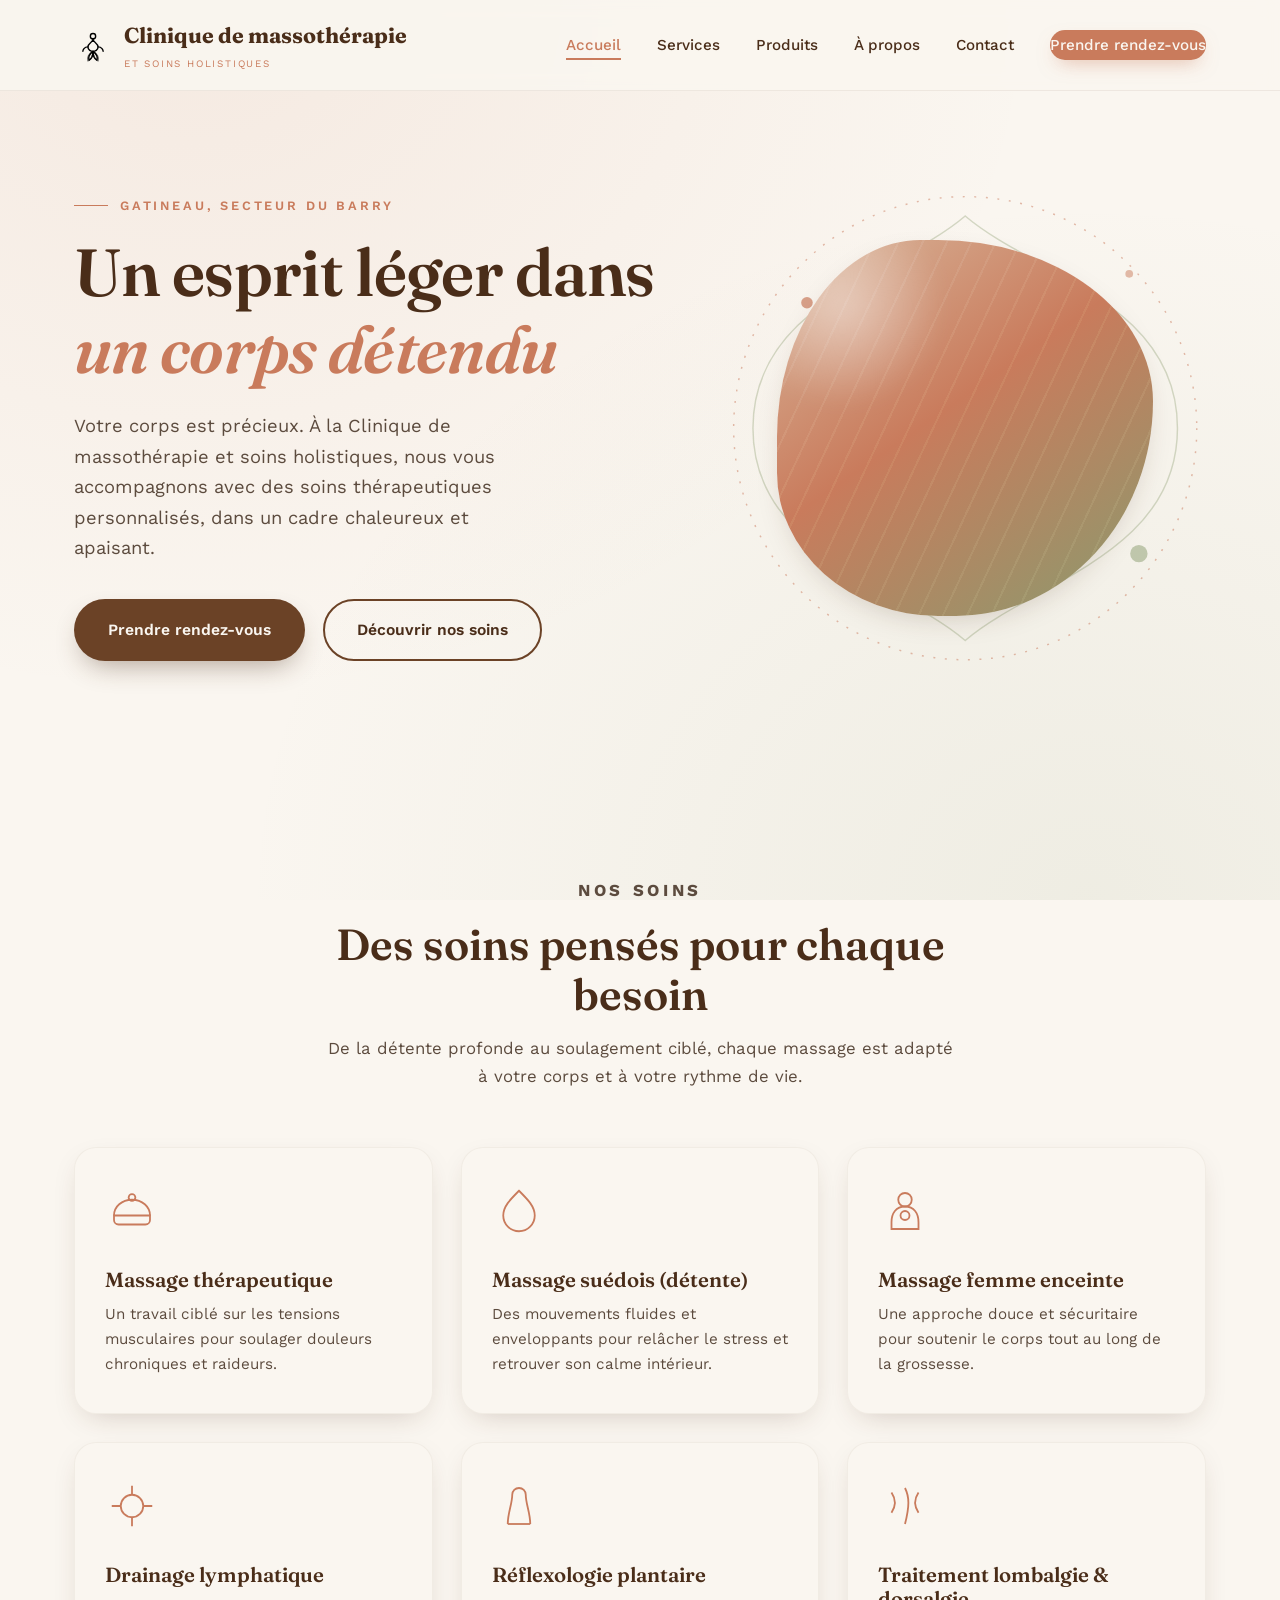
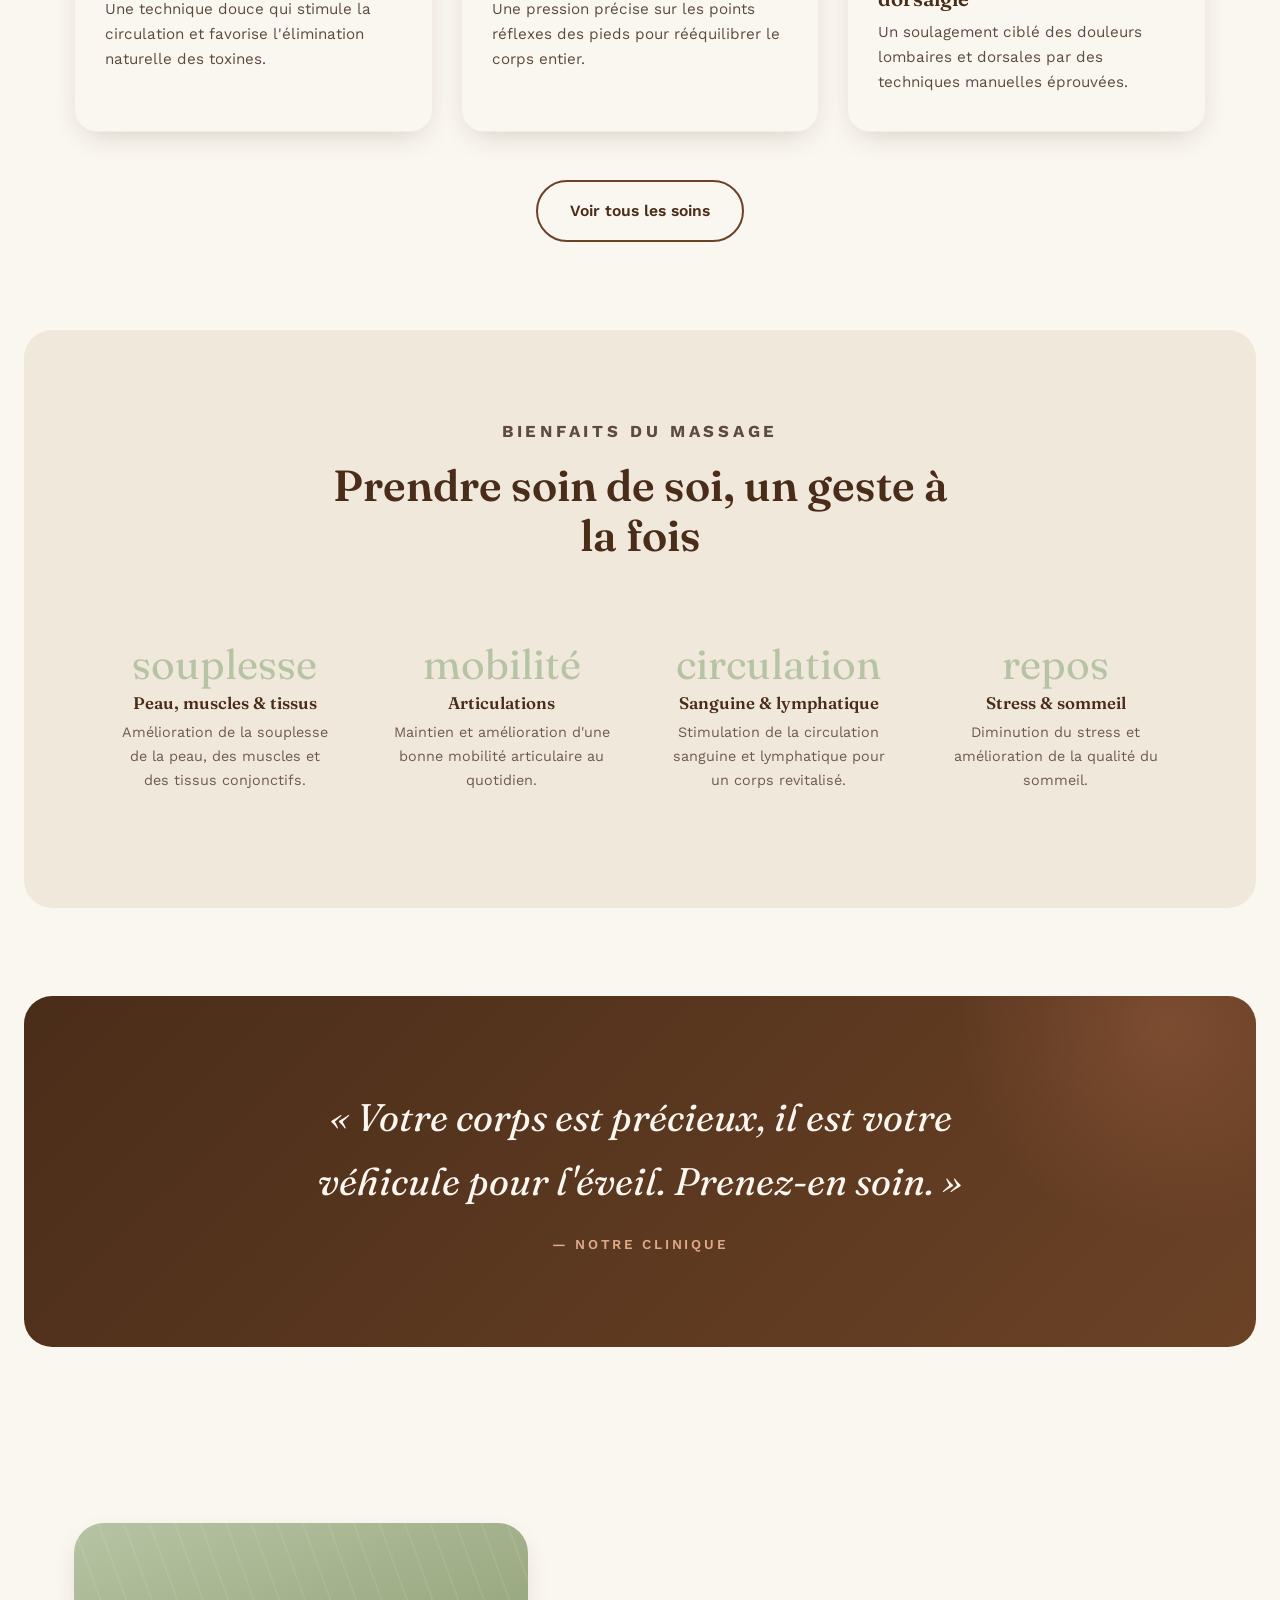
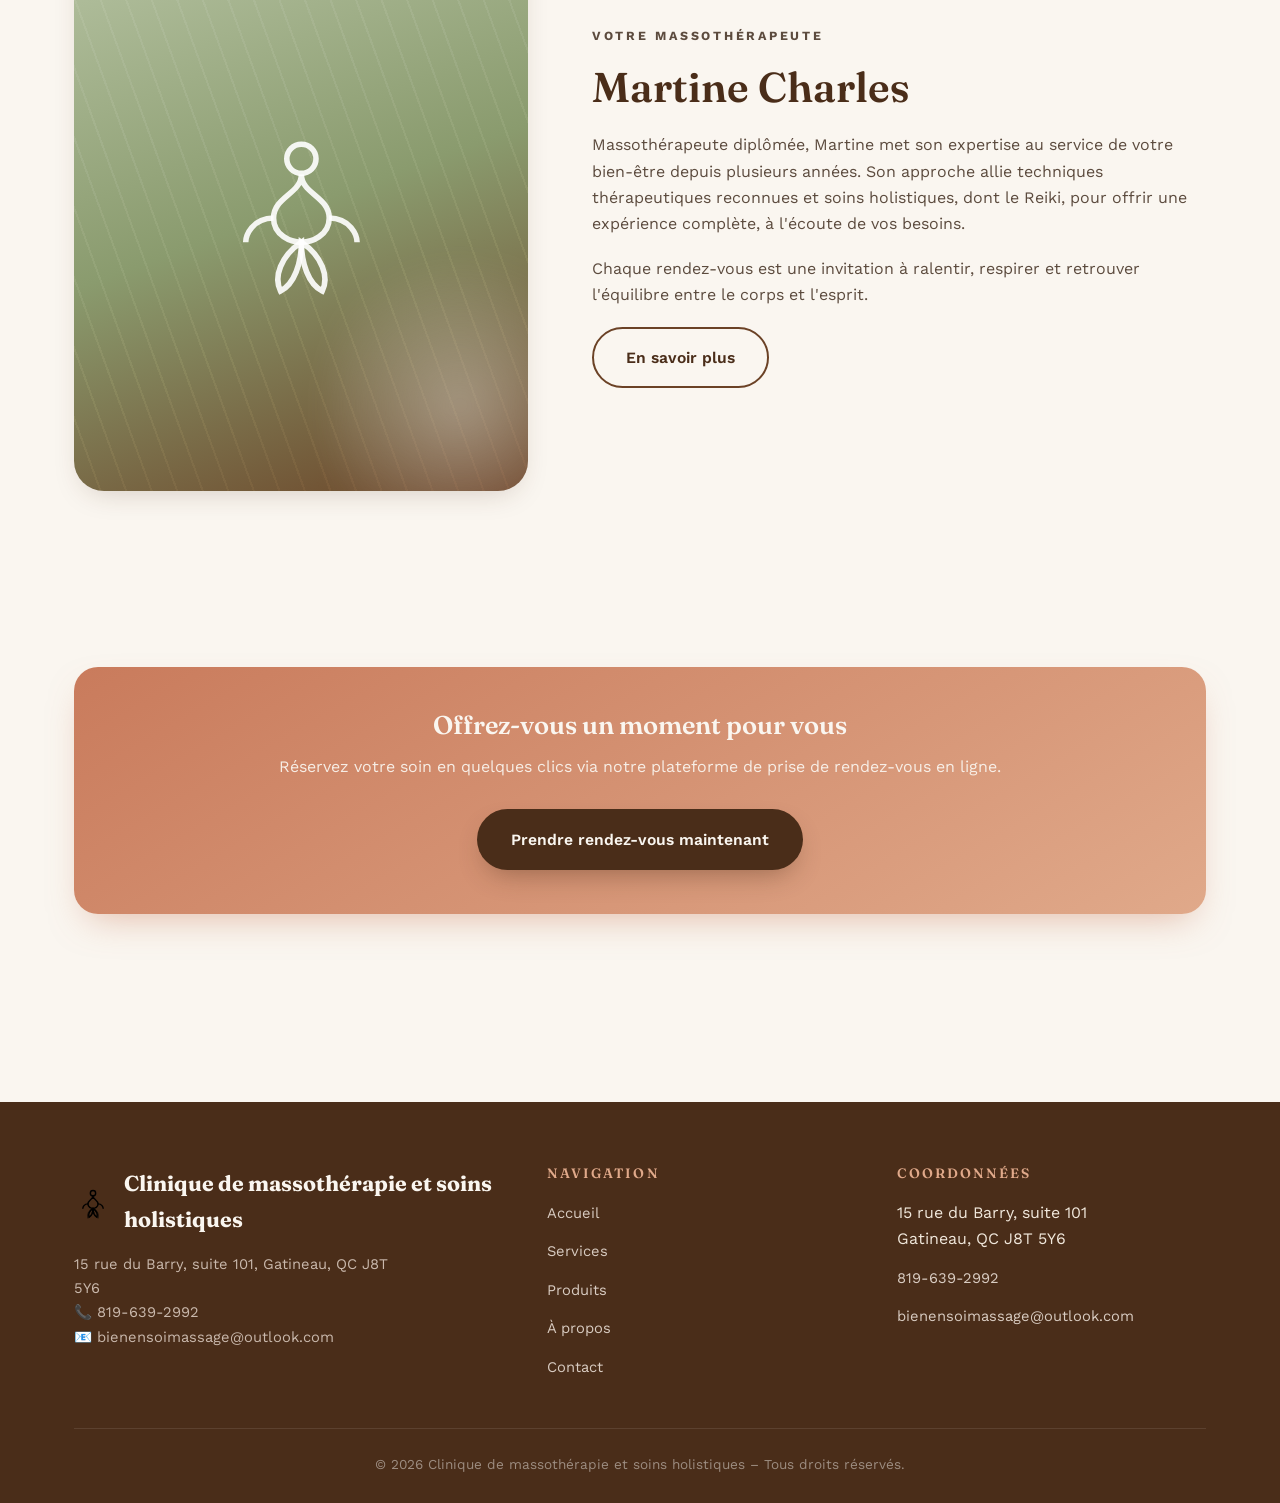
==== index.html @ 22dda8f3 "Update HTML for massage therapy clinic in Gatineau" ====
<!DOCTYPE html>
<html lang="fr">
<head>
  <meta charset="UTF-8">
  <meta name="viewport" content="width=device-width, initial-scale=1.0">
  <title>Clinique de massothérapie et soins holistiques | Gatineau</title>
  <meta name="description" content="Clinique de massothérapie et soins holistiques à Gatineau : massages thérapeutiques, suédois, drainage lymphatique, réflexologie plantaire, soins énergétiques. Sur rendez-vous.">
  <meta name="keywords" content="massothérapie Gatineau, soins holistiques, massage thérapeutique, drainage lymphatique, réflexologie plantaire">
  <link rel="canonical" href="https://abc2284.github.io/bien-en-soi-massage/">
  <meta property="og:type" content="website">
  <meta property="og:title" content="Clinique de massothérapie et soins holistiques | Gatineau">
  <meta property="og:description" content="Massages thérapeutiques et soins holistiques à Gatineau. Sur rendez-vous.">
  <meta property="og:locale" content="fr_CA">
  <link rel="icon" href="logo.svg" type="image/svg+xml">
  <link rel="preconnect" href="https://fonts.googleapis.com">
  <link rel="preconnect" href="https://fonts.gstatic.com" crossorigin>
  <link href="https://fonts.googleapis.com/css2?family=Fraunces:ital,opsz,wght@0,9..144,400;0,9..144,600;0,9..144,700;1,9..144,500&family=Work+Sans:wght@300;400;500;600;700&display=swap" rel="stylesheet">
  <link rel="stylesheet" href="style.css">
  <script type="application/ld+json">
  {
    "@context": "https://schema.org",
    "@type": "Massage",
    "name": "Clinique de massothérapie et soins holistiques",
    "image": "https://abc2284.github.io/bien-en-soi-massage/logo.svg",
    "telephone": "+1-819-639-2992",
    "email": "bienensoimassage@outlook.com",
    "address": {
      "@type": "PostalAddress",
      "streetAddress": "15 rue du Barry, suite 101",
      "addressLocality": "Gatineau",
      "addressRegion": "QC",
      "postalCode": "J8T 5Y6",
      "addressCountry": "CA"
    },
    "url": "https://abc2284.github.io/bien-en-soi-massage/",
    "priceRange": "$$"
  }
  </script>
</head>
<body>
  <div class="texture-bg" aria-hidden="true"></div>
  <a href="#main" class="skip-link">Aller au contenu principal</a>

  <header class="site-header">
    <nav class="nav container">
      <a href="index.html" class="brand">
        <img src="logo.svg" alt="" class="brand-mark" aria-hidden="true">
        <span class="brand-text">
          Clinique de massothérapie<br><small>et soins holistiques</small>
        </span>
      </a>
      <button class="nav-toggle" aria-label="Ouvrir le menu" aria-expanded="false">
        <span></span><span></span><span></span>
      </button>
      <ul class="nav-links">
        <li><a href="index.html" aria-current="page">Accueil</a></li>
        <li><a href="services.html">Services</a></li>
        <li><a href="produits.html">Produits</a></li>
        <li><a href="a-propos.html">À propos</a></li>
        <li><a href="contact.html">Contact</a></li>
        <li><a href="https://www.gorendezvous.com/BienenSoiMassage" class="nav-cta" target="_blank" rel="noopener">Prendre rendez-vous</a></li>
      </ul>
    </nav>
  </header>

  <main id="main">
    <section class="hero">
      <div class="container">
        <div class="hero-text">
          <p class="hero-eyebrow">Gatineau, secteur du Barry</p>
          <h1>Un esprit léger dans <em>un corps détendu</em></h1>
          <p class="hero-lead">
            Votre corps est précieux. À la Clinique de massothérapie et soins holistiques, nous vous accompagnons avec des soins thérapeutiques personnalisés, dans un cadre chaleureux et apaisant.
          </p>
          <div class="hero-actions">
            <a href="https://www.gorendezvous.com/BienenSoiMassage" class="btn btn-primary" target="_blank" rel="noopener">Prendre rendez-vous</a>
            <a href="services.html" class="btn btn-ghost">Découvrir nos soins</a>
          </div>
        </div>
        <div class="hero-visual">
          <div class="petal-frame" aria-hidden="true">
            <svg viewBox="0 0 500 500" fill="none" style="width:100%;height:100%;">
              <circle cx="250" cy="250" r="240" fill="none" stroke="#C97B5C" stroke-width="1.5" stroke-dasharray="2 10" opacity="0.5"/>
              <path d="M250 30 C 320 90, 470 120, 470 250 C 470 380, 320 410, 250 470 C 180 410, 30 380, 30 250 C 30 120, 180 90, 250 30 Z" fill="none" stroke="#8A9B6E" stroke-width="1.5" opacity="0.35"/>
              <circle cx="86" cy="120" r="6" fill="#C97B5C" opacity="0.7"/>
              <circle cx="430" cy="380" r="9" fill="#8A9B6E" opacity="0.5"/>
              <circle cx="420" cy="90" r="4" fill="#C97B5C" opacity="0.5"/>
            </svg>
          </div>
          <div class="hero-photo">
            <div class="texture-lines"></div>
            <div class="glow-spot"></div>
          </div>
        </div>
      </div>
    </section>

    <section class="section" aria-labelledby="services-heading">
      <div class="container">
        <div class="section-header">
          <p class="section-eyebrow">Nos soins</p>
          <h2 id="services-heading">Des soins pensés pour chaque besoin</h2>
          <p>De la détente profonde au soulagement ciblé, chaque massage est adapté à votre corps et à votre rythme de vie.</p>
        </div>
        <div class="services-grid">
          <article class="service-card">
            <svg class="service-icon" viewBox="0 0 48 48" fill="none" stroke="currentColor" stroke-width="1.6"><path d="M8 28c0-8 7-14 16-14s16 6 16 14"/><path d="M8 28h32v4a4 4 0 0 1-4 4H12a4 4 0 0 1-4-4z"/><circle cx="24" cy="12" r="3"/></svg>
            <h3>Massage thérapeutique</h3>
            <p>Un travail ciblé sur les tensions musculaires pour soulager douleurs chroniques et raideurs.</p>
          </article>
          <article class="service-card">
            <svg class="service-icon" viewBox="0 0 48 48" fill="none" stroke="currentColor" stroke-width="1.6"><path d="M24 6c-8 8-14 14-14 22a14 14 0 0 0 28 0c0-8-6-14-14-22z"/></svg>
            <h3>Massage suédois (détente)</h3>
            <p>Des mouvements fluides et enveloppants pour relâcher le stress et retrouver son calme intérieur.</p>
          </article>
          <article class="service-card">
            <svg class="service-icon" viewBox="0 0 48 48" fill="none" stroke="currentColor" stroke-width="1.6"><circle cx="24" cy="14" r="6"/><path d="M24 20c-8 0-12 6-12 14v6h24v-6c0-8-4-14-12-14z"/><circle cx="24" cy="28" r="4"/></svg>
            <h3>Massage femme enceinte</h3>
            <p>Une approche douce et sécuritaire pour soutenir le corps tout au long de la grossesse.</p>
          </article>
          <article class="service-card">
            <svg class="service-icon" viewBox="0 0 48 48" fill="none" stroke="currentColor" stroke-width="1.6"><path d="M24 6v8M24 34v8M6 24h8M34 24h8"/><circle cx="24" cy="24" r="10"/></svg>
            <h3>Drainage lymphatique</h3>
            <p>Une technique douce qui stimule la circulation et favorise l'élimination naturelle des toxines.</p>
          </article>
          <article class="service-card">
            <svg class="service-icon" viewBox="0 0 48 48" fill="none" stroke="currentColor" stroke-width="1.6"><path d="M14 40c0-10 4-18 4-26a6 6 0 0 1 12 0c0 8 4 16 4 26"/><path d="M14 40h20"/></svg>
            <h3>Réflexologie plantaire</h3>
            <p>Une pression précise sur les points réflexes des pieds pour rééquilibrer le corps entier.</p>
          </article>
          <article class="service-card">
            <svg class="service-icon" viewBox="0 0 48 48" fill="none" stroke="currentColor" stroke-width="1.6"><path d="M12 12c4 6 4 12 0 18M36 12c-4 6-4 12 0 18"/><path d="M24 8c4 8 4 16 0 32"/></svg>
            <h3>Traitement lombalgie &amp; dorsalgie</h3>
            <p>Un soulagement ciblé des douleurs lombaires et dorsales par des techniques manuelles éprouvées.</p>
          </article>
        </div>
        <div style="text-align:center; margin-top:48px;"><a href="services.html" class="btn btn-ghost">Voir tous les soins</a></div>
      </div>
    </section>

    <section class="section section-alt" aria-labelledby="benefits-heading">
      <div class="container">
        <div class="section-header">
          <p class="section-eyebrow">Bienfaits du massage</p>
          <h2 id="benefits-heading">Prendre soin de soi, un geste à la fois</h2>
        </div>
        <div class="benefits">
          <div class="benefit"><div class="benefit-num">souplesse</div><h4>Peau, muscles &amp; tissus</h4><p>Amélioration de la souplesse de la peau, des muscles et des tissus conjonctifs.</p></div>
          <div class="benefit"><div class="benefit-num">mobilité</div><h4>Articulations</h4><p>Maintien et amélioration d'une bonne mobilité articulaire au quotidien.</p></div>
          <div class="benefit"><div class="benefit-num">circulation</div><h4>Sanguine &amp; lymphatique</h4><p>Stimulation de la circulation sanguine et lymphatique pour un corps revitalisé.</p></div>
          <div class="benefit"><div class="benefit-num">repos</div><h4>Stress &amp; sommeil</h4><p>Diminution du stress et amélioration de la qualité du sommeil.</p></div>
        </div>
      </div>
    </section>

    <section class="section" aria-label="Notre philosophie">
      <div class="quote-band">
        <blockquote>« Votre corps est précieux, il est votre véhicule pour l'éveil. Prenez-en soin. »</blockquote>
        <cite>— Notre clinique</cite>
      </div>
    </section>

    <section class="section" aria-labelledby="about-heading">
      <div class="container about-grid">
        <div class="about-photo">
          <div class="texture-lines"></div>
          <div class="glow-spot"></div>
          <svg viewBox="0 0 60 60" fill="none" stroke="currentColor" stroke-width="1.6"><circle cx="30" cy="16" r="4.2"/><path d="M30 20.5 C30 26, 22 27, 22 33 C22 38, 27 40, 30 40 C33 40, 38 38, 38 33 C38 27, 30 26, 30 20.5 Z"/><path d="M22 33 C16 33, 14 38, 14 40"/><path d="M38 33 C44 33, 46 38, 46 40"/><path d="M30 40 C24 44, 22 50, 24 54 C28 52, 30 46, 30 40 Z"/><path d="M30 40 C36 44, 38 50, 36 54 C32 52, 30 46, 30 40 Z"/></svg>
        </div>
        <div class="about-content">
          <p class="section-eyebrow">Votre massothérapeute</p>
          <h2 id="about-heading">Martine Charles</h2>
          <p>Massothérapeute diplômée, Martine met son expertise au service de votre bien-être depuis plusieurs années. Son approche allie techniques thérapeutiques reconnues et soins holistiques, dont le Reiki, pour offrir une expérience complète, à l'écoute de vos besoins.</p>
          <p>Chaque rendez-vous est une invitation à ralentir, respirer et retrouver l'équilibre entre le corps et l'esprit.</p>
          <a href="a-propos.html" class="btn btn-ghost">En savoir plus</a>
        </div>
      </div>
    </section>

    <section class="section" aria-label="Réservation">
      <div class="container">
        <div class="booking-card">
          <h3>Offrez-vous un moment pour vous</h3>
          <p>Réservez votre soin en quelques clics via notre plateforme de prise de rendez-vous en ligne.</p>
          <a href="https://www.gorendezvous.com/BienenSoiMassage" class="btn btn-primary" target="_blank" rel="noopener">Prendre rendez-vous maintenant</a>
        </div>
      </div>
    </section>
  </main>

  <footer class="site-footer">
    <div class="container">
      <div class="footer-grid">
        <div class="footer-brand">
          <a href="index.html" class="brand"><img src="logo.svg" alt="" class="brand-mark">Clinique de massothérapie et soins holistiques</a>
          <p>15 rue du Barry, suite 101, Gatineau, QC J8T 5Y6<br>📞 <a href="tel:+18196392992">819-639-2992</a><br>📧 bienensoimassage@outlook.com</p>
        </div>
        <div class="footer-col">
          <h4>Navigation</h4>
          <ul><li><a href="index.html">Accueil</a></li><li><a href="services.html">Services</a></li><li><a href="produits.html">Produits</a></li><li><a href="a-propos.html">À propos</a></li><li><a href="contact.html">Contact</a></li></ul>
        </div>
        <div class="footer-col">
          <h4>Coordonnées</h4>
          <ul><li>15 rue du Barry, suite 101<br>Gatineau, QC J8T 5Y6</li><li><a href="tel:+18196392992">819-639-2992</a></li><li><a href="mailto:bienensoimassage@outlook.com">bienensoimassage@outlook.com</a></li></ul>
        </div>
      </div>
      <div class="footer-bottom">&copy; 2026 Clinique de massothérapie et soins holistiques – Tous droits réservés.</div>
    </div>
  </footer>
  <script src="main.js"></script>
</body>
</html>
---- style.css ----
/* =========================================================
   Centre de Thérapie par le Massage - Bien en Soi
   Design tokens
   ========================================================= */
:root{
  --cream:        #FAF6F0;
  --cream-deep:   #F1E8DC;
  --taupe:        #E8DDD0;
  --walnut:       #6B4226;
  --walnut-dark:  #4A2D19;
  --terracotta:   #C97B5C;
  --terracotta-soft: #E0A98A;
  --sage:         #8A9B6E;
  --sage-soft:    #B7C4A4;
  --ink:          #2D2420;

  --font-display: "Fraunces", serif;
  --font-body: "Work Sans", sans-serif;

  --radius-soft: 28px;
  --shadow-card: 0 10px 30px -12px rgba(74, 45, 25, 0.25);
  --ease: cubic-bezier(.22,.61,.36,1);
}

*{ margin:0; padding:0; box-sizing:border-box; }

html{ scroll-behavior:smooth; }

body{
  font-family: var(--font-body);
  background: var(--cream);
  color: var(--ink);
  line-height: 1.65;
  -webkit-font-smoothing: antialiased;
  overflow-x:hidden;
}

img{ max-width:100%; display:block; }

a{ color:inherit; text-decoration:none; }

h1,h2,h3,h4{
  font-family: var(--font-display);
  font-weight: 600;
  line-height: 1.15;
  color: var(--walnut-dark);
}

.container{
  width:100%;
  max-width: 1180px;
  margin: 0 auto;
  padding: 0 24px;
}

/* Skip link for accessibility */
.skip-link{
  position:absolute; left:-999px; top:auto;
}
.skip-link:focus{
  position:fixed; left:16px; top:16px; z-index:999;
  background:var(--walnut); color:var(--cream);
  padding:10px 18px; border-radius:8px;
}

:focus-visible{
  outline: 3px solid var(--terracotta);
  outline-offset: 3px;
}

/* =========================================================
   Background texture - subtle wood-grain gradient
   ========================================================= */
.texture-bg{
  position: fixed;
  inset:0;
  z-index:-1;
  background:
    radial-gradient(ellipse at 15% 0%, rgba(201,123,92,0.10), transparent 55%),
    radial-gradient(ellipse at 85% 100%, rgba(138,155,110,0.10), transparent 55%),
    var(--cream);
  pointer-events:none;
}

/* =========================================================
   Header / Nav
   ========================================================= */
.site-header{
  position: sticky;
  top:0;
  z-index: 100;
  background: rgba(250,246,240,0.88);
  backdrop-filter: blur(10px);
  border-bottom: 1px solid rgba(107,66,38,0.08);
}

.nav{
  display:flex;
  align-items:center;
  justify-content:space-between;
  padding: 18px 24px;
}

.brand{
  display:flex;
  align-items:center;
  gap:12px;
  font-family: var(--font-display);
  font-size: 1.35rem;
  font-weight:700;
  color: var(--walnut-dark);
}

.brand-mark{
  width:38px; height:38px;
  flex-shrink:0;
}

.brand-text small{
  display:block;
  font-family: var(--font-body);
  font-weight:400;
  font-size: 0.62rem;
  letter-spacing: 0.18em;
  text-transform: uppercase;
  color: var(--terracotta);
  margin-top: 2px;
}

.nav-links{
  display:flex;
  align-items:center;
  gap: 36px;
  list-style:none;
}

.nav-links a{
  font-size: 0.95rem;
  font-weight:500;
  color: var(--walnut-dark);
  position:relative;
  padding: 6px 0;
  transition: color .25s var(--ease);
}

.nav-links a::after{
  content:"";
  position:absolute;
  left:0; bottom:0;
  height:2px; width:0;
  background: var(--terracotta);
  transition: width .3s var(--ease);
}

.nav-links a:hover::after,
.nav-links a[aria-current="page"]::after{
  width:100%;
}

.nav-links a[aria-current="page"]{
  color: var(--terracotta);
}

.nav-cta{
  background: var(--terracotta);
  color: var(--cream) !important;
  padding: 11px 24px;
  border-radius: 999px;
  font-weight:600;
  font-size:0.9rem;
  white-space:nowrap;
  transition: background .25s var(--ease), transform .25s var(--ease);
  box-shadow: 0 8px 20px -8px rgba(201,123,92,0.6);
}
.nav-cta:hover{
  background: var(--walnut);
  transform: translateY(-2px);
}
.nav-cta::after{ display:none; }

.nav-toggle{
  display:none;
  background:none;
  border:none;
  cursor:pointer;
  padding:8px;
}
.nav-toggle span{
  display:block;
  width:24px; height:2px;
  background: var(--walnut-dark);
  margin: 5px 0;
  transition: transform .3s var(--ease), opacity .3s var(--ease);
}

/* =========================================================
   Hero
   ========================================================= */
.hero{
  position:relative;
  padding: 96px 0 120px;
  overflow:hidden;
}

.hero .container{
  display:grid;
  grid-template-columns: 1.1fr 0.9fr;
  gap: 60px;
  align-items:center;
}

.hero-eyebrow{
  font-size: 0.8rem;
  letter-spacing: 0.22em;
  text-transform: uppercase;
  color: var(--terracotta);
  font-weight:600;
  margin-bottom: 18px;
  display:flex;
  align-items:center;
  gap:12px;
}
.hero-eyebrow::before{
  content:"";
  display:inline-block;
  width:34px; height:1px;
  background: var(--terracotta);
}

.hero h1{
  font-size: clamp(2.6rem, 5.2vw, 4.4rem);
  margin-bottom: 24px;
  letter-spacing: -0.01em;
}

.hero h1 em{
  font-style: italic;
  color: var(--terracotta);
  position:relative;
}

.hero-lead{
  font-size: 1.15rem;
  color: #5C4B3E;
  max-width: 480px;
  margin-bottom: 36px;
}

.hero-actions{
  display:flex;
  gap:18px;
  flex-wrap:wrap;
}

.btn{
  display:inline-flex;
  align-items:center;
  gap:10px;
  padding: 16px 32px;
  border-radius: 999px;
  font-weight:600;
  font-size: 0.98rem;
  transition: all .3s var(--ease);
  border: 2px solid transparent;
}

.btn-primary{
  background: var(--walnut);
  color: var(--cream);
  box-shadow: 0 12px 28px -10px rgba(74,45,25,0.45);
}
.btn-primary:hover{
  background: var(--terracotta);
  transform: translateY(-3px);
  box-shadow: 0 16px 32px -10px rgba(201,123,92,0.55);
}

.btn-ghost{
  border-color: var(--walnut);
  color: var(--walnut-dark);
  background: transparent;
}
.btn-ghost:hover{
  background: var(--walnut);
  color: var(--cream);
  transform: translateY(-3px);
}

/* Hero visual: organic petal frame */
.hero-visual{
  position:relative;
  aspect-ratio: 1/1;
  display:flex;
  align-items:center;
  justify-content:center;
}

.petal-frame{
  position:absolute;
  inset:0;
  width:100%; height:100%;
}

.hero-photo{
  position:relative;
  width: 78%;
  height: 78%;
  border-radius: 40% 60% 55% 45% / 55% 45% 60% 40%;
  overflow:hidden;
  box-shadow: var(--shadow-card);
  animation: float-soft 8s ease-in-out infinite;
  background: linear-gradient(145deg, #D9B79C 0%, #C97B5C 45%, #8A9B6E 100%);
}

.hero-photo .texture-lines{
  position:absolute; inset:0;
  background:
    repeating-linear-gradient(115deg, rgba(255,255,255,0.08) 0px, rgba(255,255,255,0.08) 2px, transparent 2px, transparent 22px);
  mix-blend-mode: overlay;
}

.hero-photo .glow-spot{
  position:absolute;
  width:55%; height:55%;
  border-radius:50%;
  background: radial-gradient(circle, rgba(255,255,255,0.45), transparent 70%);
  top:-10%; left:-10%;
  filter: blur(10px);
}

@keyframes float-soft{
  0%, 100%{ transform: translateY(0) rotate(0deg); }
  50%{ transform: translateY(-14px) rotate(1deg); }
}

@media (prefers-reduced-motion: reduce){
  .hero-photo{ animation:none; }
  *{ scroll-behavior:auto !important; }
}

/* =========================================================
   Section base
   ========================================================= */
.section{
  padding: 88px 0;
}

.section-alt{
  background: var(--cream-deep);
  border-radius: var(--radius-soft);
  margin: 0 24px;
}
.section-alt .container{ max-width: 1132px; }

.section-header{
  text-align:center;
  max-width: 640px;
  margin: 0 auto 56px;
}

.section-eyebrow{
  font-size: 0.78rem;
  letter-spacing: 0.22em;
  text-transform: uppercase;
  color: var(--sage);
  font-weight:700;
  margin-bottom: 14px;
}

.section-header h2{
  font-size: clamp(2rem, 3.4vw, 2.8rem);
  margin-bottom: 16px;
}

.section-header p{
  color:#5C4B3E;
  font-size:1.05rem;
}

/* =========================================================
   Service cards
   ========================================================= */
.services-grid{
  display:grid;
  grid-template-columns: repeat(3, 1fr);
  gap: 28px;
}

.service-card{
  background: var(--cream);
  border-radius: 22px;
  padding: 36px 30px;
  box-shadow: var(--shadow-card);
  position:relative;
  transition: transform .35s var(--ease), box-shadow .35s var(--ease);
  border: 1px solid rgba(107,66,38,0.06);
}

.service-card:hover{
  transform: translateY(-8px);
  box-shadow: 0 22px 40px -16px rgba(74,45,25,0.3);
}

.service-icon{
  width: 54px; height:54px;
  margin-bottom: 22px;
  color: var(--terracotta);
  transition: transform .4s var(--ease);
}
.service-card:hover .service-icon{
  transform: scale(1.12) rotate(-6deg);
}

.service-card h3{
  font-size: 1.28rem;
  margin-bottom: 10px;
}

.service-card p{
  font-size: 0.95rem;
  color:#5C4B3E;
}

/* =========================================================
   Benefits / "Bienfaits"
   ========================================================= */
.benefits{
  display:grid;
  grid-template-columns: repeat(4, 1fr);
  gap: 24px;
}

.benefit{
  text-align:center;
  padding: 28px 18px;
}

.benefit-num{
  font-family: var(--font-display);
  font-size: 2.6rem;
  color: var(--sage-soft);
  margin-bottom: 8px;
  line-height:1;
}

.benefit h4{
  font-size: 1.05rem;
  margin-bottom: 8px;
}

.benefit p{
  font-size:0.9rem;
  color:#6E5B4D;
}

/* =========================================================
   Quote / philosophy band
   ========================================================= */
.quote-band{
  background: linear-gradient(135deg, var(--walnut-dark), var(--walnut));
  color: var(--cream);
  border-radius: var(--radius-soft);
  margin: 0 24px;
  padding: 90px 40px;
  text-align:center;
  position:relative;
  overflow:hidden;
}

.quote-band::before{
  content:"";
  position:absolute;
  width: 420px; height:420px;
  border-radius:50%;
  background: radial-gradient(circle, rgba(201,123,92,0.25), transparent 70%);
  top: -180px; right: -120px;
}

.quote-band blockquote{
  font-family: var(--font-display);
  font-size: clamp(1.5rem, 3vw, 2.4rem);
  font-style: italic;
  max-width: 760px;
  margin: 0 auto 18px;
  position:relative;
  z-index:1;
}

.quote-band cite{
  font-size:0.85rem;
  letter-spacing:0.2em;
  text-transform:uppercase;
  color: var(--terracotta-soft);
  font-style:normal;
  font-weight:600;
}

/* =========================================================
   About / practitioner
   ========================================================= */
.about-grid{
  display:grid;
  grid-template-columns: 0.85fr 1.15fr;
  gap: 64px;
  align-items:center;
}

.about-photo{
  position:relative;
  border-radius: 30px;
  overflow:hidden;
  box-shadow: var(--shadow-card);
  aspect-ratio: 4/5;
  background: linear-gradient(160deg, var(--sage-soft) 0%, var(--sage) 50%, var(--walnut) 100%);
  display:flex;
  align-items:center;
  justify-content:center;
}
.about-photo .texture-lines{
  position:absolute; inset:0;
  background:
    repeating-linear-gradient(70deg, rgba(255,255,255,0.07) 0px, rgba(255,255,255,0.07) 2px, transparent 2px, transparent 24px);
  mix-blend-mode: overlay;
}
.about-photo .glow-spot{
  position:absolute;
  width:60%; height:60%;
  border-radius:50%;
  background: radial-gradient(circle, rgba(255,255,255,0.35), transparent 70%);
  bottom:-15%; right:-15%;
  filter: blur(14px);
}
.about-photo svg{
  position:relative; z-index:1;
  width:46%; height:46%;
  color: rgba(255,255,255,0.9);
}

.about-content h2{
  font-size: clamp(2rem, 3.4vw, 2.6rem);
  margin-bottom: 20px;
}

.about-content p{
  margin-bottom: 18px;
  color:#5C4B3E;
}

.credential-list{
  list-style:none;
  margin: 26px 0;
  display:flex;
  flex-direction:column;
  gap:14px;
}
.credential-list li{
  display:flex;
  align-items:flex-start;
  gap: 14px;
  font-weight:500;
  color: var(--walnut-dark);
}
.credential-list svg{
  flex-shrink:0;
  width:22px; height:22px;
  color: var(--sage);
  margin-top:2px;
}

/* =========================================================
   Contact
   ========================================================= */
.contact-grid{
  display:grid;
  grid-template-columns: 1fr 1fr;
  gap: 50px;
}

.contact-card{
  background: var(--cream);
  border-radius: 24px;
  padding: 44px;
  box-shadow: var(--shadow-card);
}

.contact-card h3{
  font-size: 1.5rem;
  margin-bottom: 22px;
}

.contact-row{
  display:flex;
  gap:16px;
  align-items:flex-start;
  margin-bottom: 22px;
}

.contact-row svg{
  width:22px; height:22px;
  flex-shrink:0;
  color: var(--terracotta);
  margin-top:3px;
}

.contact-row h4{
  font-size: 0.95rem;
  margin-bottom:2px;
  color: var(--walnut-dark);
}

.contact-row p, .contact-row a{
  font-size:0.95rem;
  color:#5C4B3E;
}
.contact-row a:hover{ color: var(--terracotta); }

.map-embed{
  border-radius:24px;
  overflow:hidden;
  box-shadow: var(--shadow-card);
  min-height: 360px;
}
.map-embed iframe{
  width:100%; height:100%; min-height:360px; border:0;
}

/* Booking CTA card */
.booking-card{
  background: linear-gradient(150deg, var(--terracotta), var(--terracotta-soft));
  color: var(--cream);
  border-radius:24px;
  padding: 44px;
  text-align:center;
  box-shadow: 0 16px 36px -14px rgba(201,123,92,0.5);
}
.booking-card h3{
  color: var(--cream);
  font-size:1.6rem;
  margin-bottom:14px;
}
.booking-card p{
  margin-bottom: 28px;
  opacity:0.92;
}
.booking-card .btn-primary{
  background: var(--walnut-dark);
}
.booking-card .btn-primary:hover{
  background: var(--cream);
  color: var(--walnut-dark);
}

/* =========================================================
   Footer
   ========================================================= */
.site-footer{
  background: var(--walnut-dark);
  color: var(--cream-deep);
  margin-top: 100px;
  padding: 64px 0 28px;
}

.footer-grid{
  display:grid;
  grid-template-columns: 1.4fr 1fr 1fr;
  gap: 40px;
  margin-bottom: 48px;
}

.footer-brand .brand{ color: var(--cream); margin-bottom:14px; }
.footer-brand p{
  color: #C9B8AC;
  max-width: 320px;
  font-size:0.92rem;
}

.footer-col h4{
  color: var(--terracotta-soft);
  font-size:0.85rem;
  letter-spacing:0.15em;
  text-transform:uppercase;
  margin-bottom:18px;
}

.footer-col ul{ list-style:none; display:flex; flex-direction:column; gap:12px; }
.footer-col a, .footer-col p{
  color:#D9CCC2;
  font-size:0.92rem;
  transition: color .2s;
}
.footer-col a:hover{ color: var(--terracotta-soft); }

.footer-bottom{
  border-top: 1px solid rgba(250,246,240,0.1);
  padding-top: 24px;
  text-align:center;
  font-size:0.85rem;
  color:#9C8C80;
}

/* =========================================================
   Page header (for sub-pages)
   ========================================================= */
.page-header{
  padding: 64px 0 40px;
  text-align:center;
}
.page-header .hero-eyebrow{ justify-content:center; }
.page-header .hero-eyebrow::before{ display:none; }
.page-header h1{
  font-size: clamp(2.4rem, 4.5vw, 3.6rem);
}
.page-header p{
  max-width: 600px;
  margin: 18px auto 0;
  color:#5C4B3E;
  font-size:1.05rem;
}

/* =========================================================
   Services page - detailed list
   ========================================================= */
.service-detail{
  display:grid;
  grid-template-columns: 70px 1fr;
  gap: 26px;
  padding: 32px 0;
  border-bottom: 1px solid rgba(107,66,38,0.1);
}
.service-detail:last-child{ border-bottom:none; }

.service-detail-icon{
  width:56px; height:56px;
  border-radius:16px;
  background: var(--cream-deep);
  display:flex;
  align-items:center;
  justify-content:center;
  color: var(--terracotta);
}
.service-detail-icon svg{ width:28px; height:28px; }

.service-detail h3{
  font-size:1.3rem;
  margin-bottom:8px;
}
.service-detail p{ color:#5C4B3E; }

/* =========================================================
   Responsive
   ========================================================= */
@media (max-width: 980px){
  .hero .container{ grid-template-columns:1fr; }
  .hero-visual{ order:-1; max-width:380px; margin:0 auto; }
  .about-grid{ grid-template-columns:1fr; }
  .about-photo{ max-width:420px; margin:0 auto; aspect-ratio:1/1; }
  .services-grid{ grid-template-columns: repeat(2,1fr); }
  .benefits{ grid-template-columns: repeat(2,1fr); }
  .contact-grid{ grid-template-columns:1fr; }
  .footer-grid{ grid-template-columns:1fr 1fr; }
  .footer-brand{ grid-column: 1 / -1; }
}

@media (max-width: 720px){
  .nav-links{
    position:fixed;
    top:74px; left:0; right:0;
    background: var(--cream);
    flex-direction:column;
    align-items:flex-start;
    padding: 24px;
    gap: 20px;
    border-bottom: 1px solid rgba(107,66,38,0.08);
    transform: translateY(-110%);
    transition: transform .35s var(--ease);
    box-shadow: 0 16px 30px -16px rgba(74,45,25,0.2);
  }
  .nav-links.open{ transform: translateY(0); }
  .nav-toggle{ display:block; }
  .nav-cta{ margin-top:8px; }

  .services-grid{ grid-template-columns:1fr; }
  .benefits{ grid-template-columns:1fr 1fr; }
  .section{ padding:64px 0; }
  .section-alt{ margin: 0 14px; }
  .quote-band{ margin:0 14px; padding:60px 24px; }
  .service-detail{ grid-template-columns:56px 1fr; }
}

@media (max-width:480px){
  .benefits{ grid-template-columns:1fr; }
  .hero{ padding:60px 0 80px; }
}

/* =========================================================
   Reveal on scroll
   ========================================================= */
.reveal{
  opacity:0;
  transform: translateY(24px);
  transition: opacity .7s var(--ease), transform .7s var(--ease);
}
.reveal.is-visible{
  opacity:1;
  transform: translateY(0);
}
@media (prefers-reduced-motion: reduce){
  .reveal{ opacity:1; transform:none; transition:none; }
}

/* =========================================================
   Produits
   ========================================================= */
.products-grid{
  display:grid;
  grid-template-columns: repeat(3, 1fr);
  gap: 28px;
}

.product-card{
  background: var(--cream);
  border-radius: 22px;
  overflow:hidden;
  box-shadow: var(--shadow-card);
  border: 1px solid rgba(107,66,38,0.06);
  display:flex;
  flex-direction:column;
  transition: transform .35s var(--ease), box-shadow .35s var(--ease);
}
.product-card:hover{
  transform: translateY(-8px);
  box-shadow: 0 22px 40px -16px rgba(74,45,25,0.3);
}

.product-image{
  aspect-ratio: 4/3;
  background: linear-gradient(150deg, var(--terracotta-soft), var(--sage-soft));
  position:relative;
  overflow:hidden;
}
.product-image img{
  width:100%; height:100%; object-fit:cover;
}
.product-image .texture-lines{
  position:absolute; inset:0;
  background: repeating-linear-gradient(115deg, rgba(255,255,255,0.08) 0px, rgba(255,255,255,0.08) 2px, transparent 2px, transparent 22px);
  mix-blend-mode: overlay;
}

.product-body{
  padding: 26px;
  display:flex;
  flex-direction:column;
  flex:1;
}

.product-body h3{
  font-size:1.2rem;
  margin-bottom:8px;
}
.product-body p{
  font-size:0.92rem;
  color:#5C4B3E;
  flex:1;
  margin-bottom:16px;
}
.product-price{
  font-family: var(--font-display);
  font-size:1.35rem;
  color: var(--terracotta);
  font-weight:600;
}

.products-empty{
  text-align:center;
  padding: 60px 24px;
  color:#8A7666;
}
.products-empty svg{
  width:48px; height:48px;
  color: var(--sage-soft);
  margin: 0 auto 16px;
}

/* Discreet footer admin link */
.admin-dot{
  color: inherit;
  opacity: 0.18;
  text-decoration:none;
  padding: 0 2px;
  transition: opacity .2s;
}
.admin-dot:hover, .admin-dot:focus-visible{
  opacity: 0.7;
}

/* =========================================================
   Admin page
   ========================================================= */
.admin-shell{
  max-width: 680px;
  margin: 0 auto;
}

.admin-card{
  background: var(--cream);
  border-radius: 24px;
  padding: 40px;
  box-shadow: var(--shadow-card);
  margin-bottom: 32px;
}

.admin-card h2{
  font-size:1.5rem;
  margin-bottom:8px;
}
.admin-card .admin-sub{
  color:#8A7666;
  font-size:0.92rem;
  margin-bottom:24px;
}

.form-group{
  margin-bottom: 20px;
}
.form-group label{
  display:block;
  font-weight:600;
  font-size:0.9rem;
  margin-bottom:8px;
  color: var(--walnut-dark);
}
.form-group input[type="text"],
.form-group input[type="number"],
.form-group input[type="password"],
.form-group textarea{
  width:100%;
  padding: 13px 16px;
  border-radius: 12px;
  border: 1.5px solid rgba(107,66,38,0.15);
  background: var(--cream-deep);
  font-family: var(--font-body);
  font-size: 0.96rem;
  color: var(--ink);
  transition: border-color .2s, box-shadow .2s;
}
.form-group input:focus,
.form-group textarea:focus{
  border-color: var(--terracotta);
  box-shadow: 0 0 0 3px rgba(201,123,92,0.15);
  outline: none;
}
.form-group textarea{ resize: vertical; min-height: 90px; }
.form-group input[type="file"]{
  width:100%;
  padding: 10px 0;
}

.form-hint{
  font-size:0.82rem;
  color:#9C8C80;
  margin-top:6px;
}

.admin-msg{
  padding: 14px 18px;
  border-radius: 12px;
  font-size: 0.92rem;
  margin-bottom: 20px;
  display:none;
}
.admin-msg.show{ display:block; }
.admin-msg.success{
  background: rgba(138,155,110,0.15);
  color: #4F5C3A;
  border: 1px solid rgba(138,155,110,0.3);
}
.admin-msg.error{
  background: rgba(201,123,92,0.12);
  color: #8C4427;
  border: 1px solid rgba(201,123,92,0.3);
}

.admin-products-list{
  display:flex;
  flex-direction:column;
  gap: 14px;
}

.admin-product-row{
  display:grid;
  grid-template-columns: 64px 1fr auto;
  gap:16px;
  align-items:center;
  padding: 14px;
  background: var(--cream-deep);
  border-radius: 14px;
}

.admin-product-row img{
  width:64px; height:64px;
  border-radius:10px;
  object-fit:cover;
  background: var(--taupe);
}

.admin-product-info h4{
  font-size:1rem;
  margin-bottom:2px;
  color: var(--walnut-dark);
}
.admin-product-info .price-tag{
  color: var(--terracotta);
  font-weight:600;
  font-size:0.9rem;
}

.btn-delete{
  background: transparent;
  border: 1.5px solid rgba(201,123,92,0.4);
  color: var(--terracotta);
  padding: 8px 16px;
  border-radius: 999px;
  font-size: 0.85rem;
  font-weight:600;
  cursor:pointer;
  transition: all .2s;
}
.btn-delete:hover{
  background: var(--terracotta);
  color: var(--cream);
}

.btn-submit{
  width:100%;
  border:none;
  cursor:pointer;
  font-family: var(--font-body);
}

.admin-login{
  text-align:center;
}

@media (max-width: 980px){
  .products-grid{ grid-template-columns: repeat(2,1fr); }
}
@media (max-width: 720px){
  .products-grid{ grid-template-columns: 1fr; }
  .admin-card{ padding: 28px 22px; }
  .admin-product-row{ grid-template-columns: 56px 1fr; }
  .admin-product-row .btn-delete{ grid-column: 1 / -1; }
}
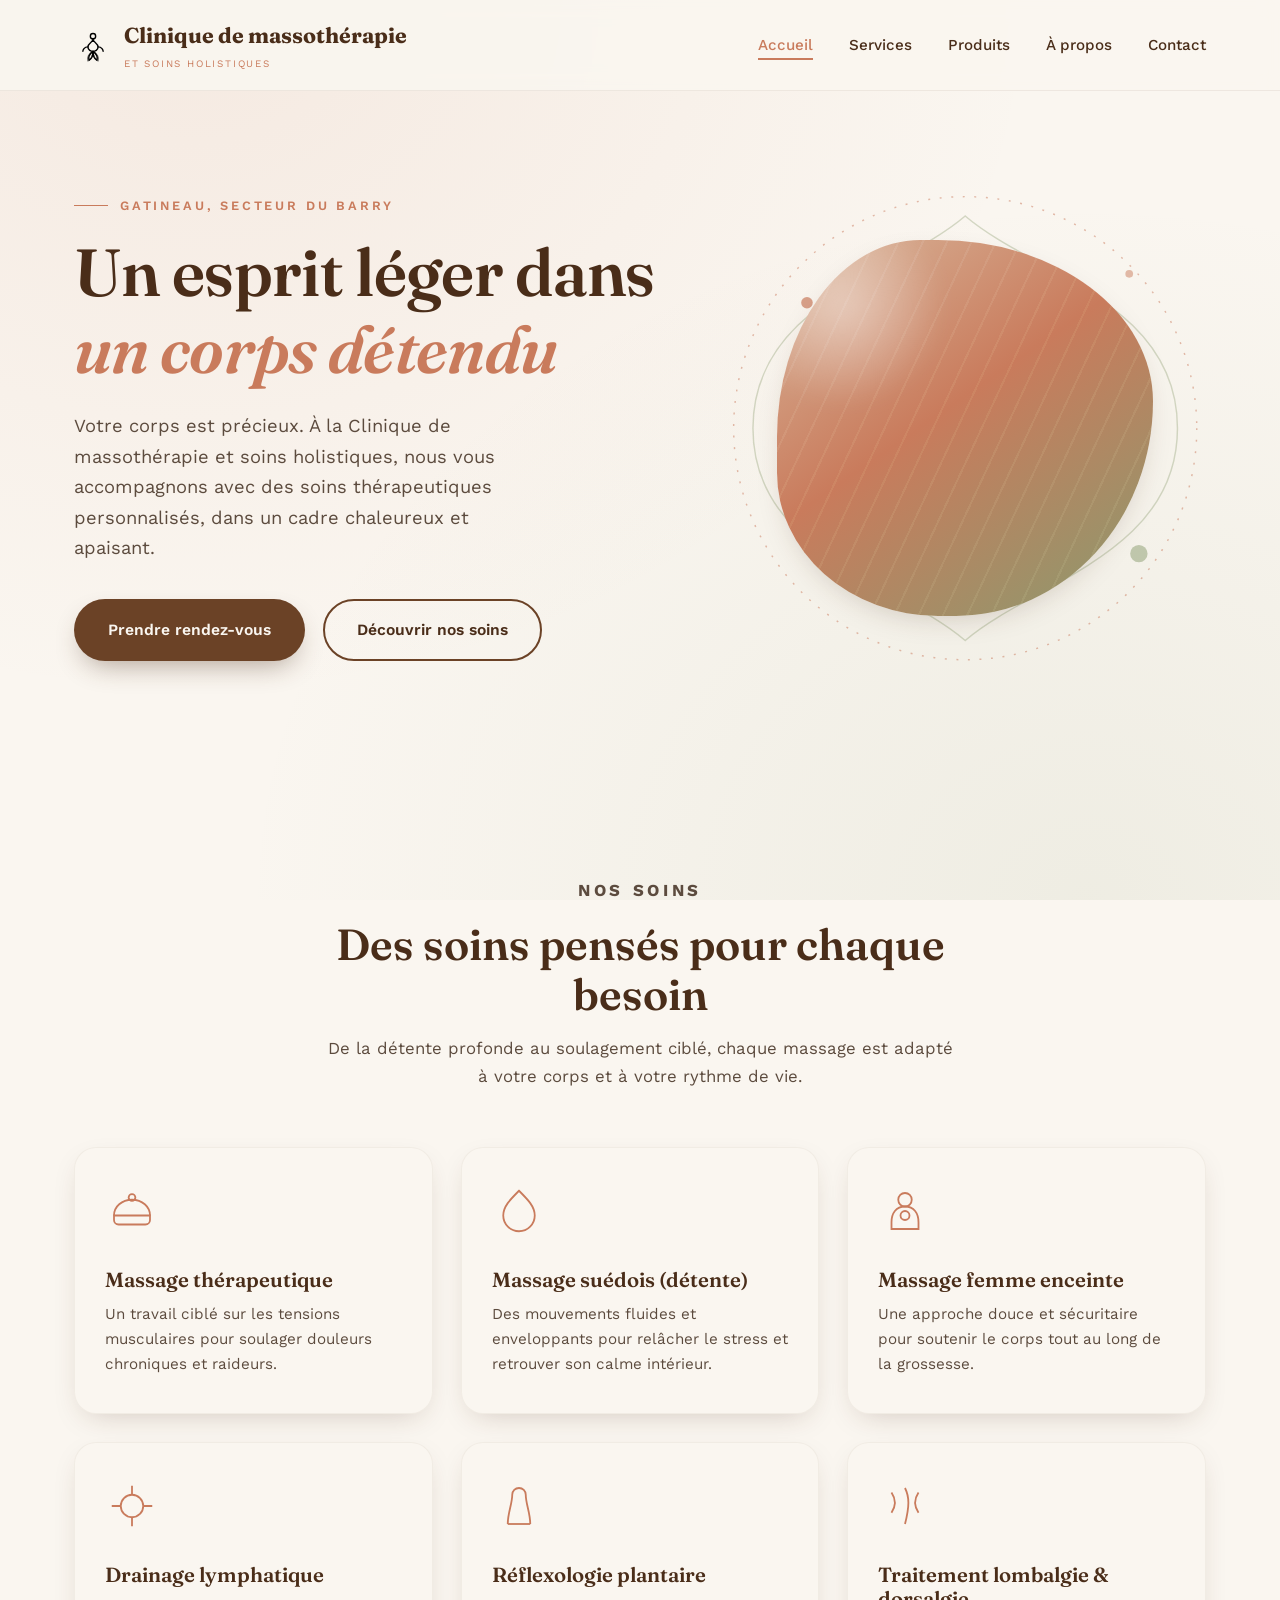
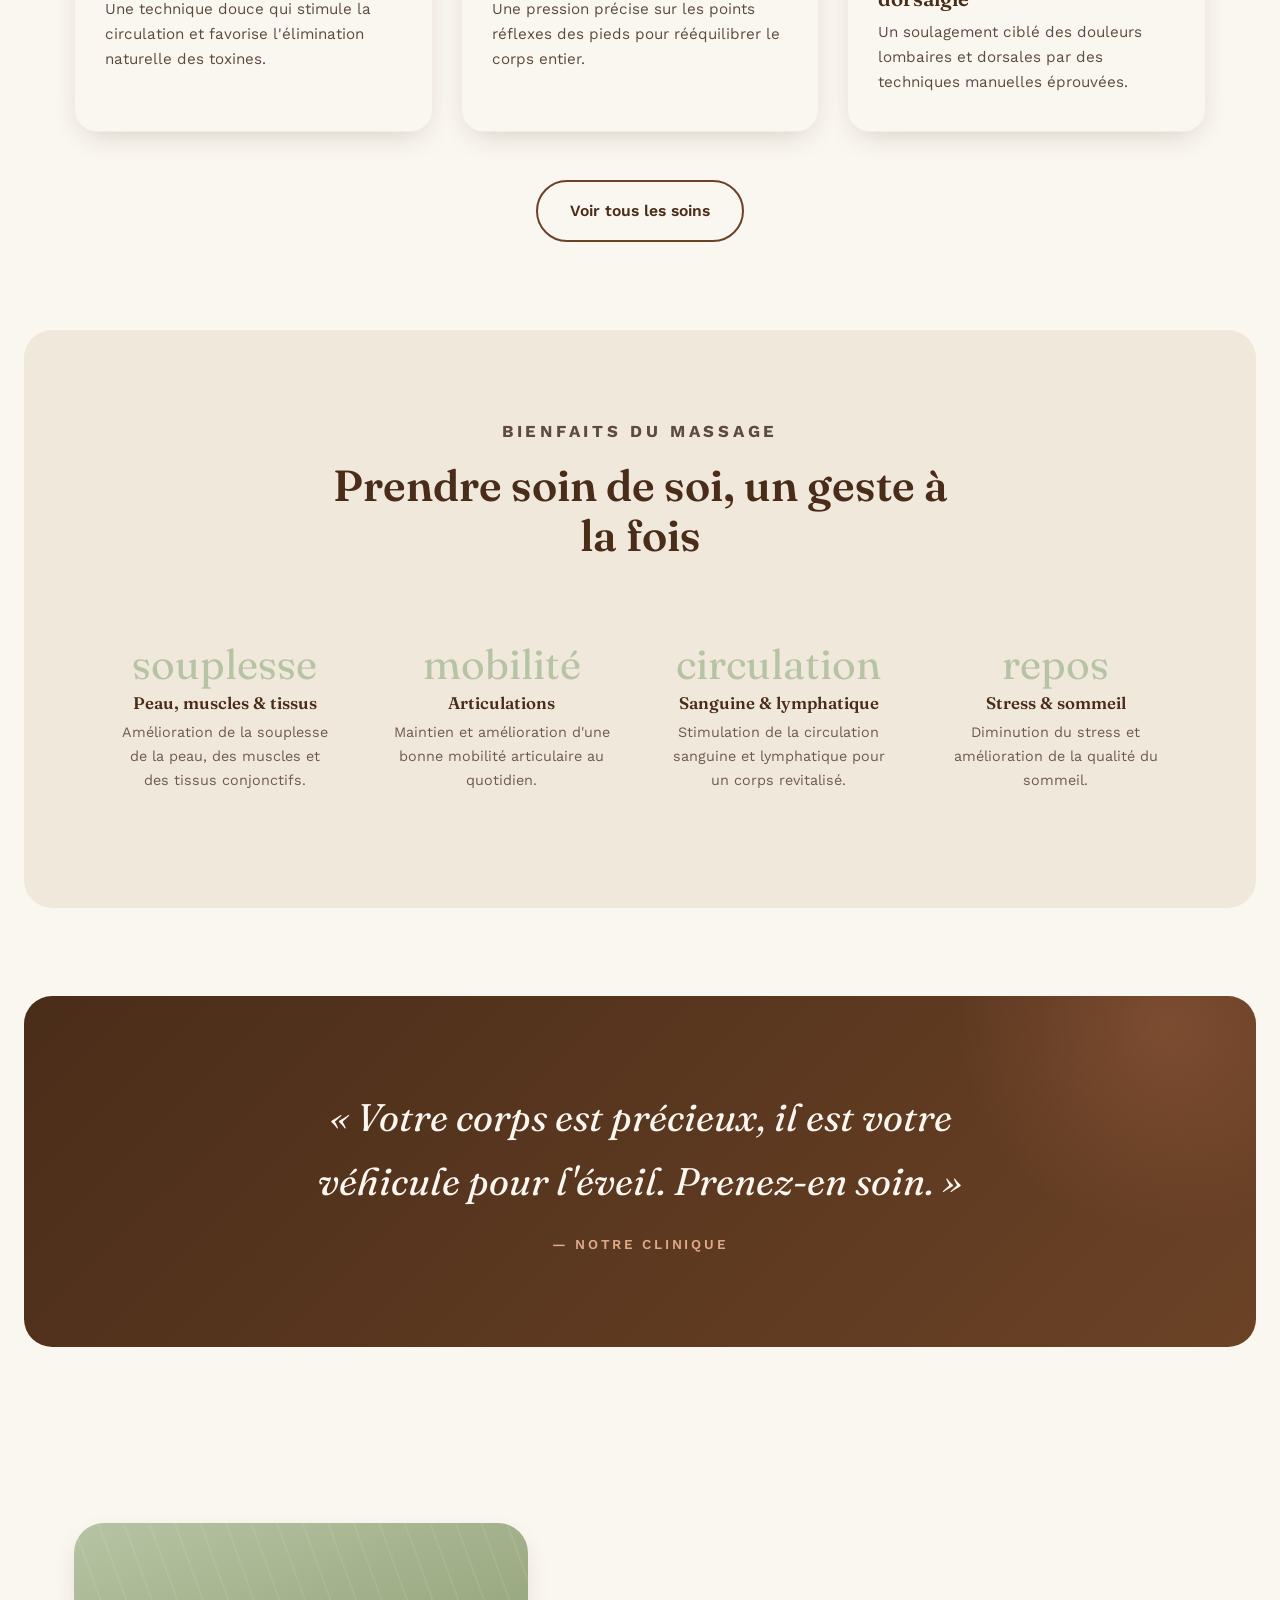
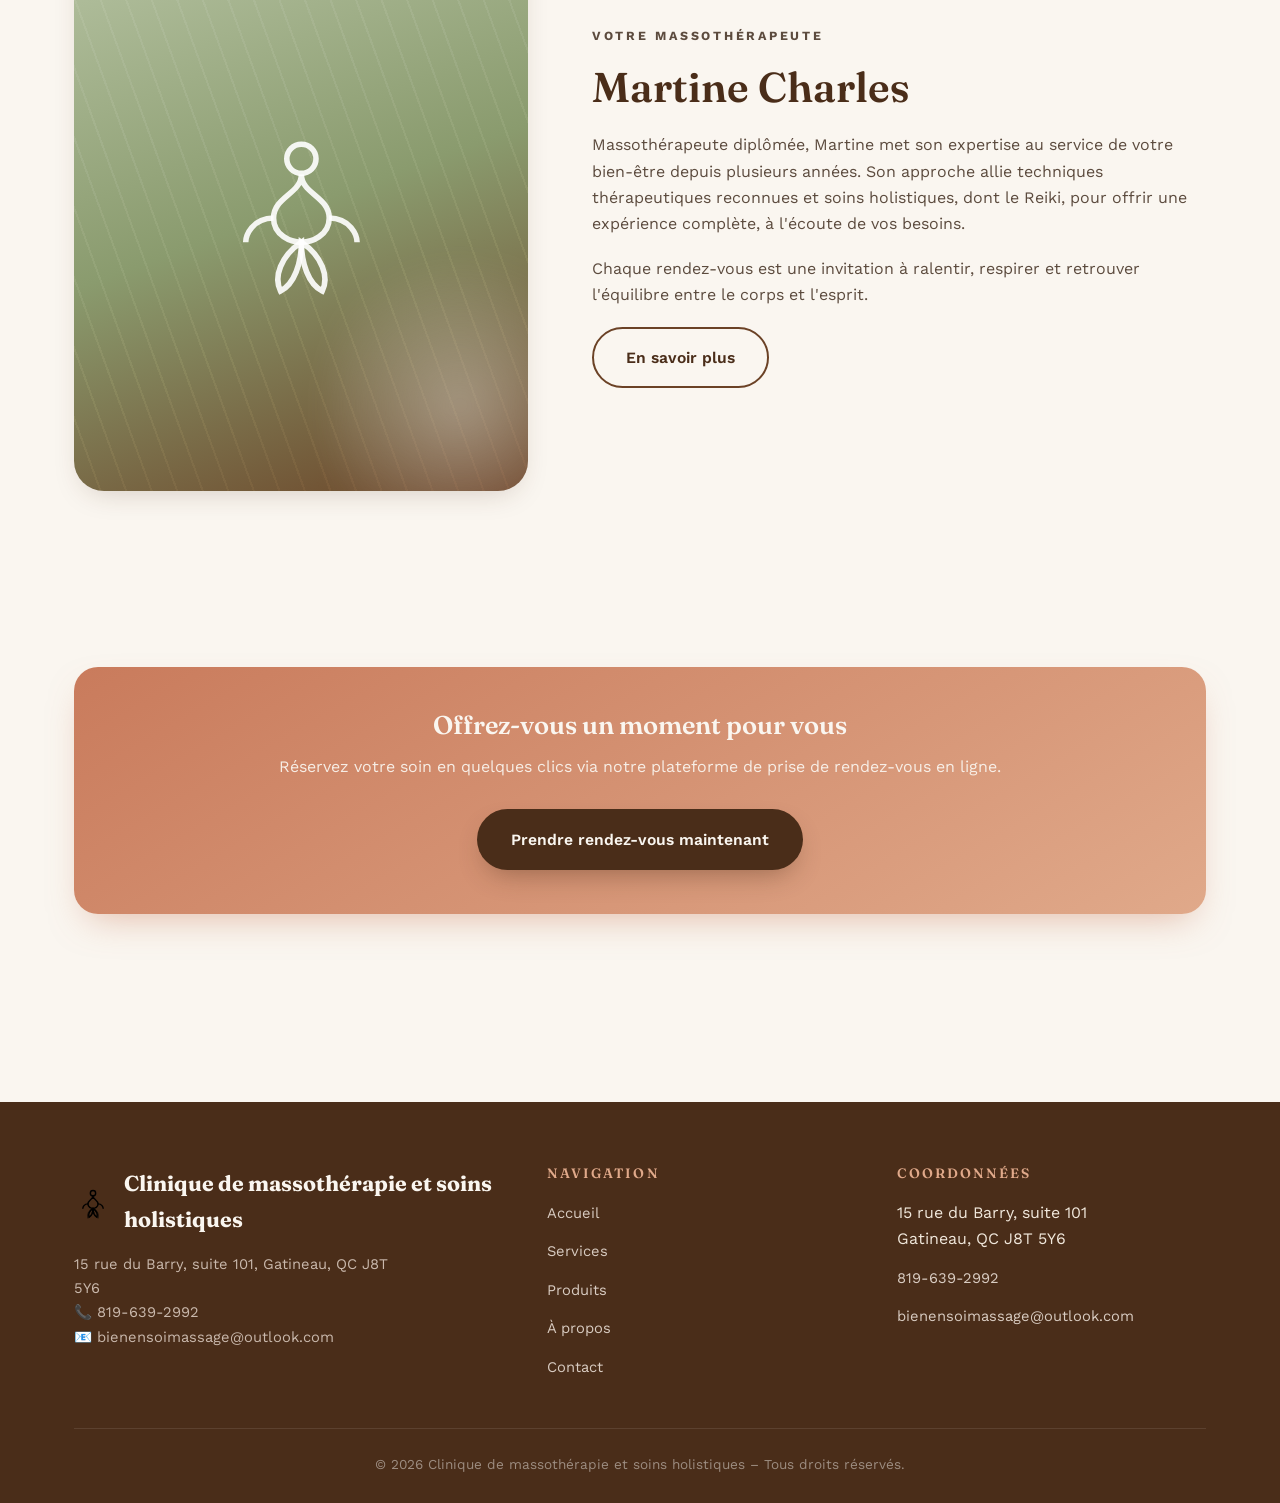
==== commit ba29dae0: "Update index.html" ====
--- a/index.html
+++ b/index.html
@@ -58,7 +58,7 @@
         <li><a href="produits.html">Produits</a></li>
         <li><a href="a-propos.html">À propos</a></li>
         <li><a href="contact.html">Contact</a></li>
-        <li><a href="https://www.gorendezvous.com/BienenSoiMassage" class="nav-cta" target="_blank" rel="noopener">Prendre rendez-vous</a></li>
+        <!-- Le bouton "Prendre rendez-vous" a été retiré du menu -->
       </ul>
     </nav>
   </header>
--- a/style.css
+++ b/style.css
@@ -761,24 +761,64 @@
   .footer-brand{ grid-column: 1 / -1; }
 }
 
+/* =========================================================
+   CORRECTION MOBILE (max-width: 720px)
+   ========================================================= */
 @media (max-width: 720px){
   .nav-links{
-    position:fixed;
-    top:74px; left:0; right:0;
+    position: fixed;
+    top: 74px;
+    left: 0;
+    right: 0;
     background: var(--cream);
-    flex-direction:column;
-    align-items:flex-start;
+    flex-direction: column;
+    align-items: stretch;      /* ← ÉTIRER LES ÉLÉMENTS EN LARGEUR */
     padding: 24px;
-    gap: 20px;
+    gap: 16px;
     border-bottom: 1px solid rgba(107,66,38,0.08);
     transform: translateY(-110%);
     transition: transform .35s var(--ease);
     box-shadow: 0 16px 30px -16px rgba(74,45,25,0.2);
+    z-index: 99;
   }
-  .nav-links.open{ transform: translateY(0); }
-  .nav-toggle{ display:block; }
-  .nav-cta{ margin-top:8px; }
-
+
+  .nav-links li {
+    width: 100%;
+    text-align: center;
+  }
+
+  .nav-links a {
+    display: block;
+    padding: 12px 0;
+    width: 100%;
+  }
+
+  .nav-links.open{
+    transform: translateY(0);
+  }
+
+  .nav-toggle{
+    display: block;
+  }
+
+  /* Bouton « Prendre rendez-vous » en version mobile */
+  .nav-cta{
+    background: var(--terracotta);
+    color: var(--cream) !important;
+    padding: 12px 20px;
+    border-radius: 60px;
+    text-align: center;
+    margin-top: 8px;
+    white-space: normal;       /* Permet au texte de passer à la ligne si besoin */
+    box-shadow: none;
+    display: block;
+    width: auto;
+  }
+  .nav-cta:hover{
+    transform: none;
+  }
+
+  /* Autres réglages responsives existants */
   .services-grid{ grid-template-columns:1fr; }
   .benefits{ grid-template-columns:1fr 1fr; }
   .section{ padding:64px 0; }
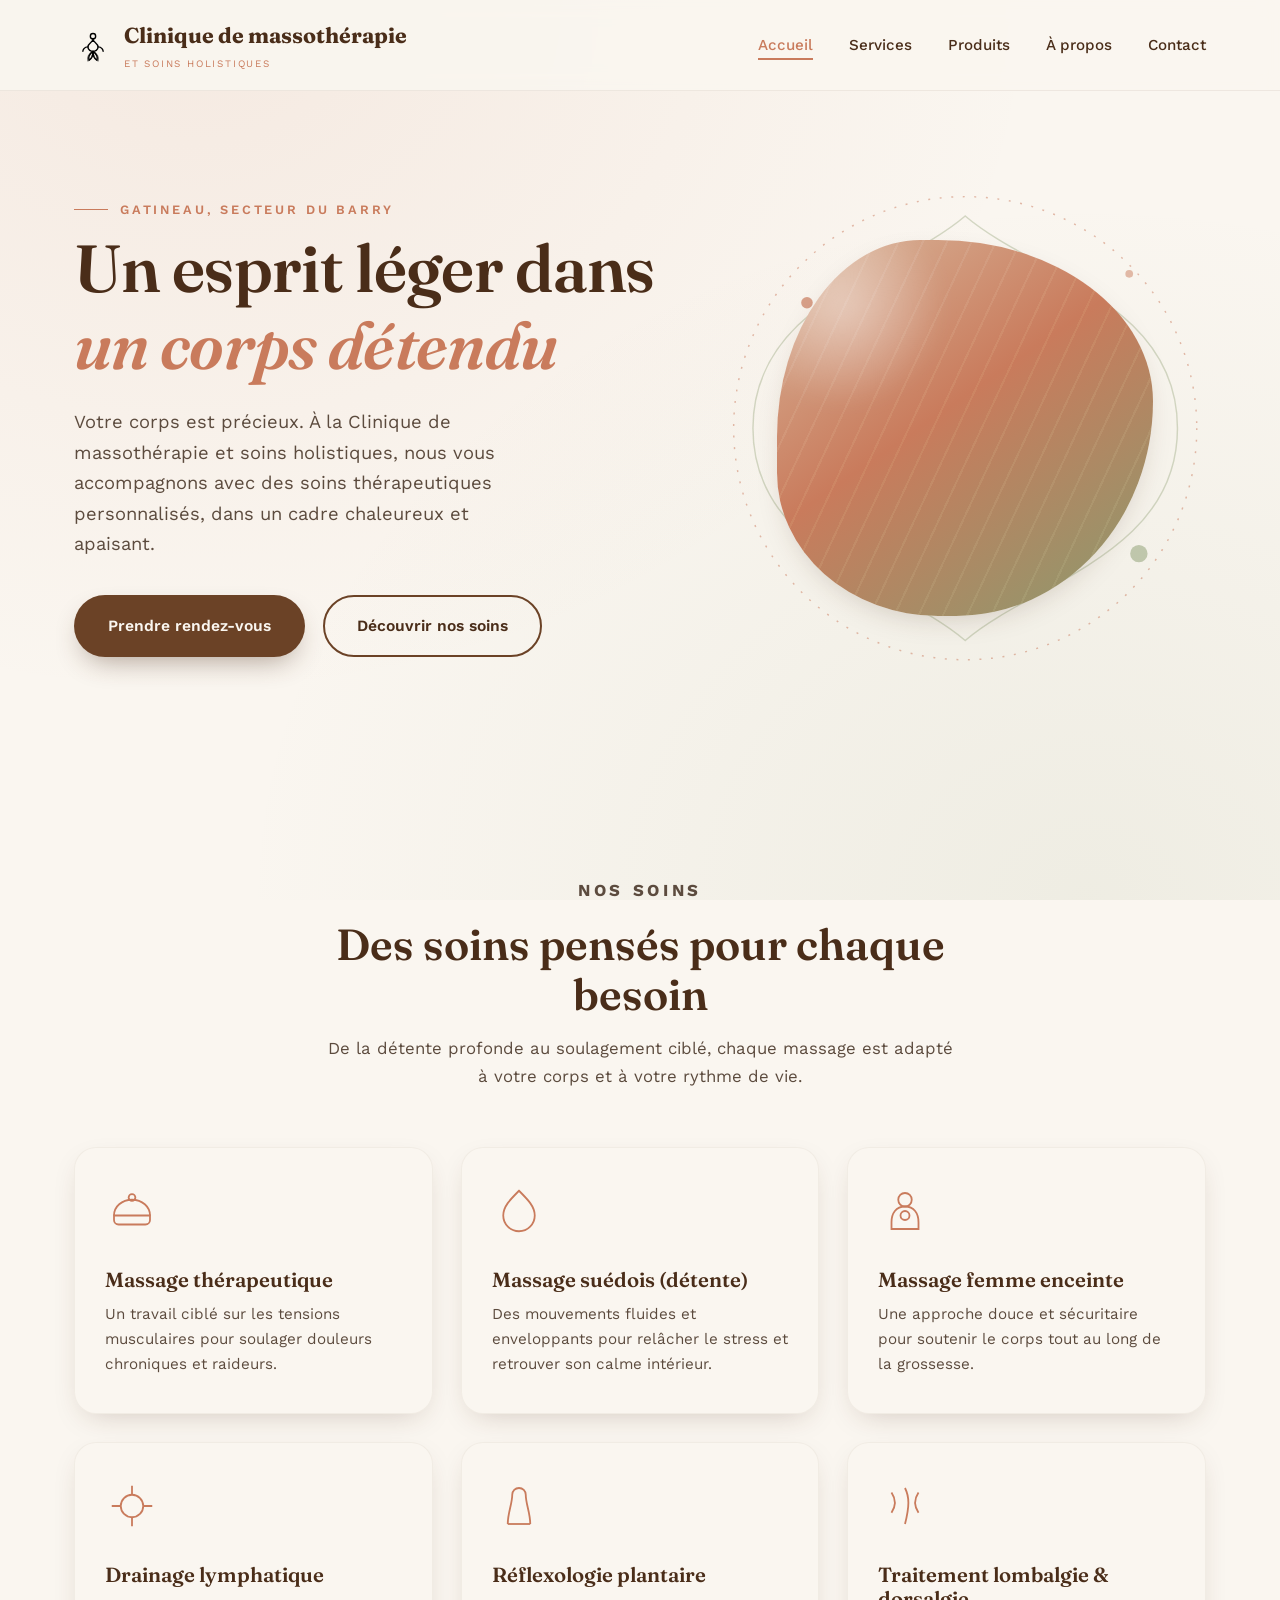
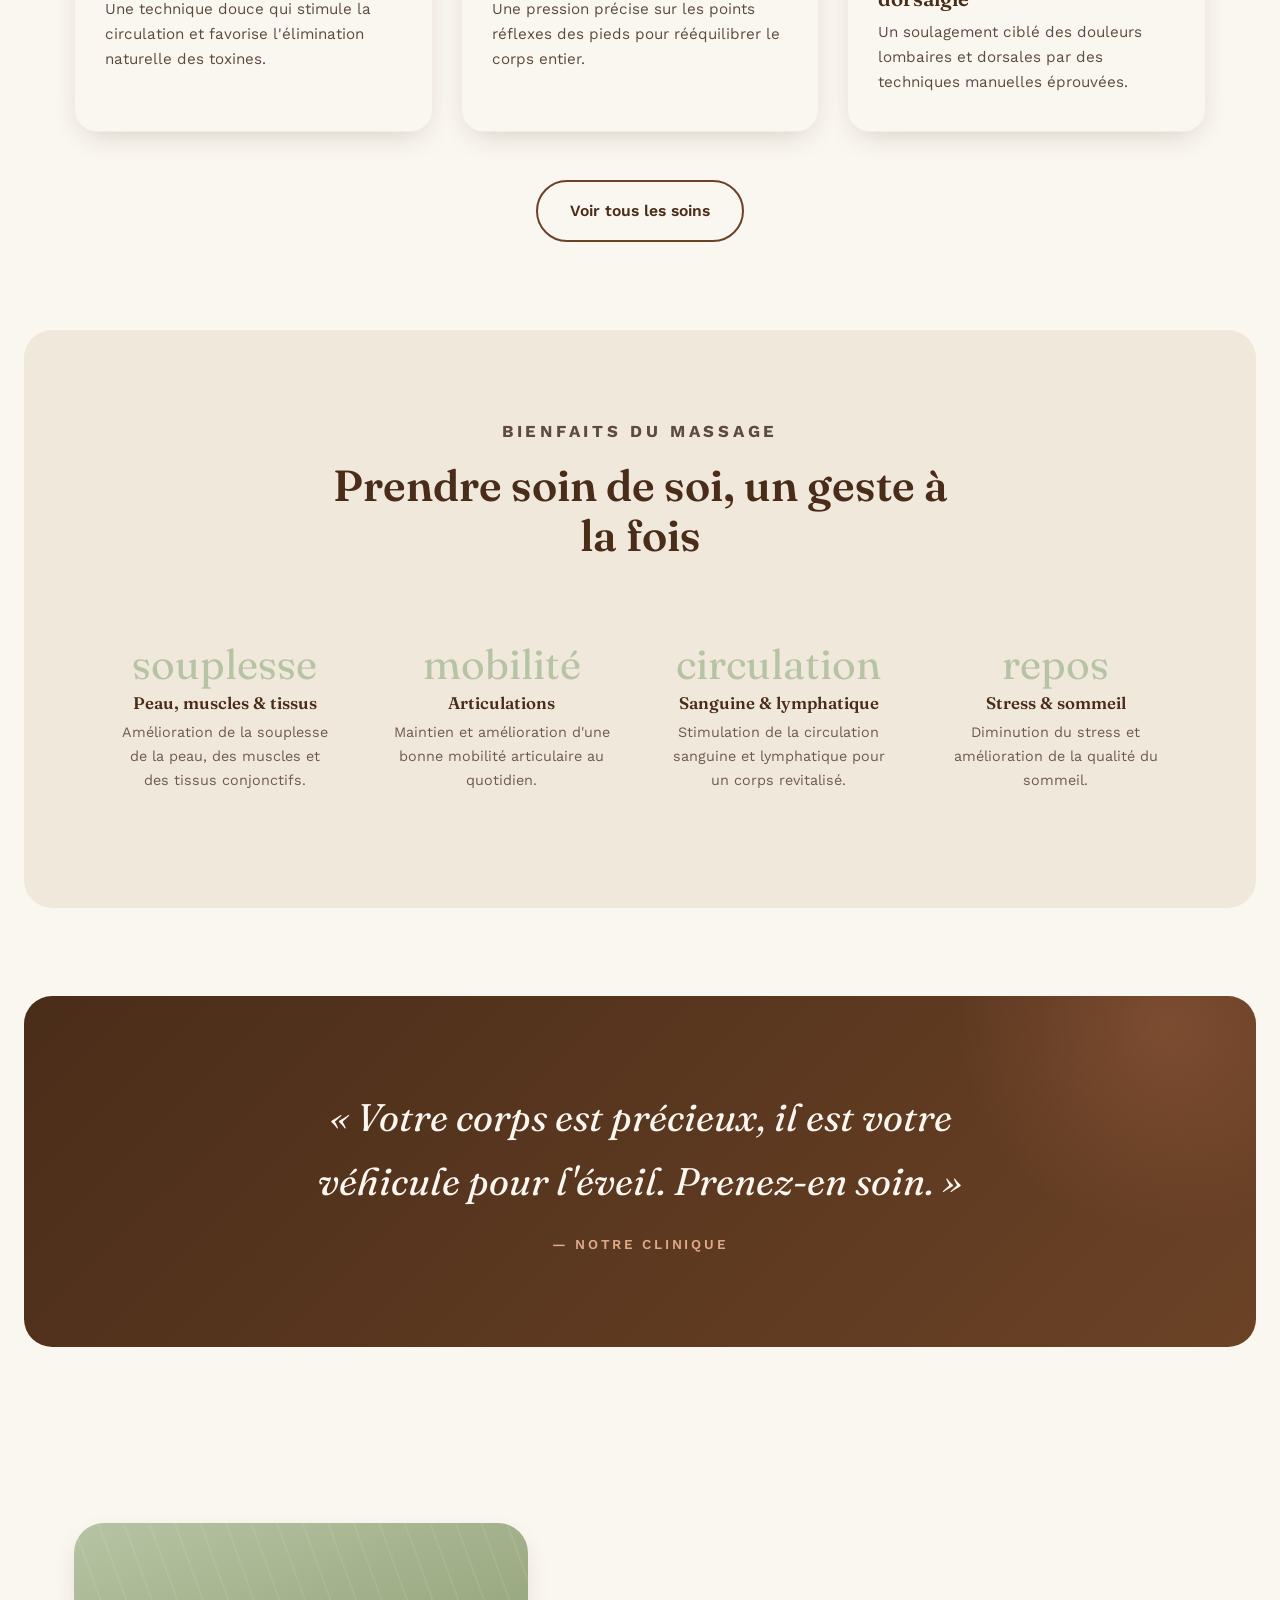
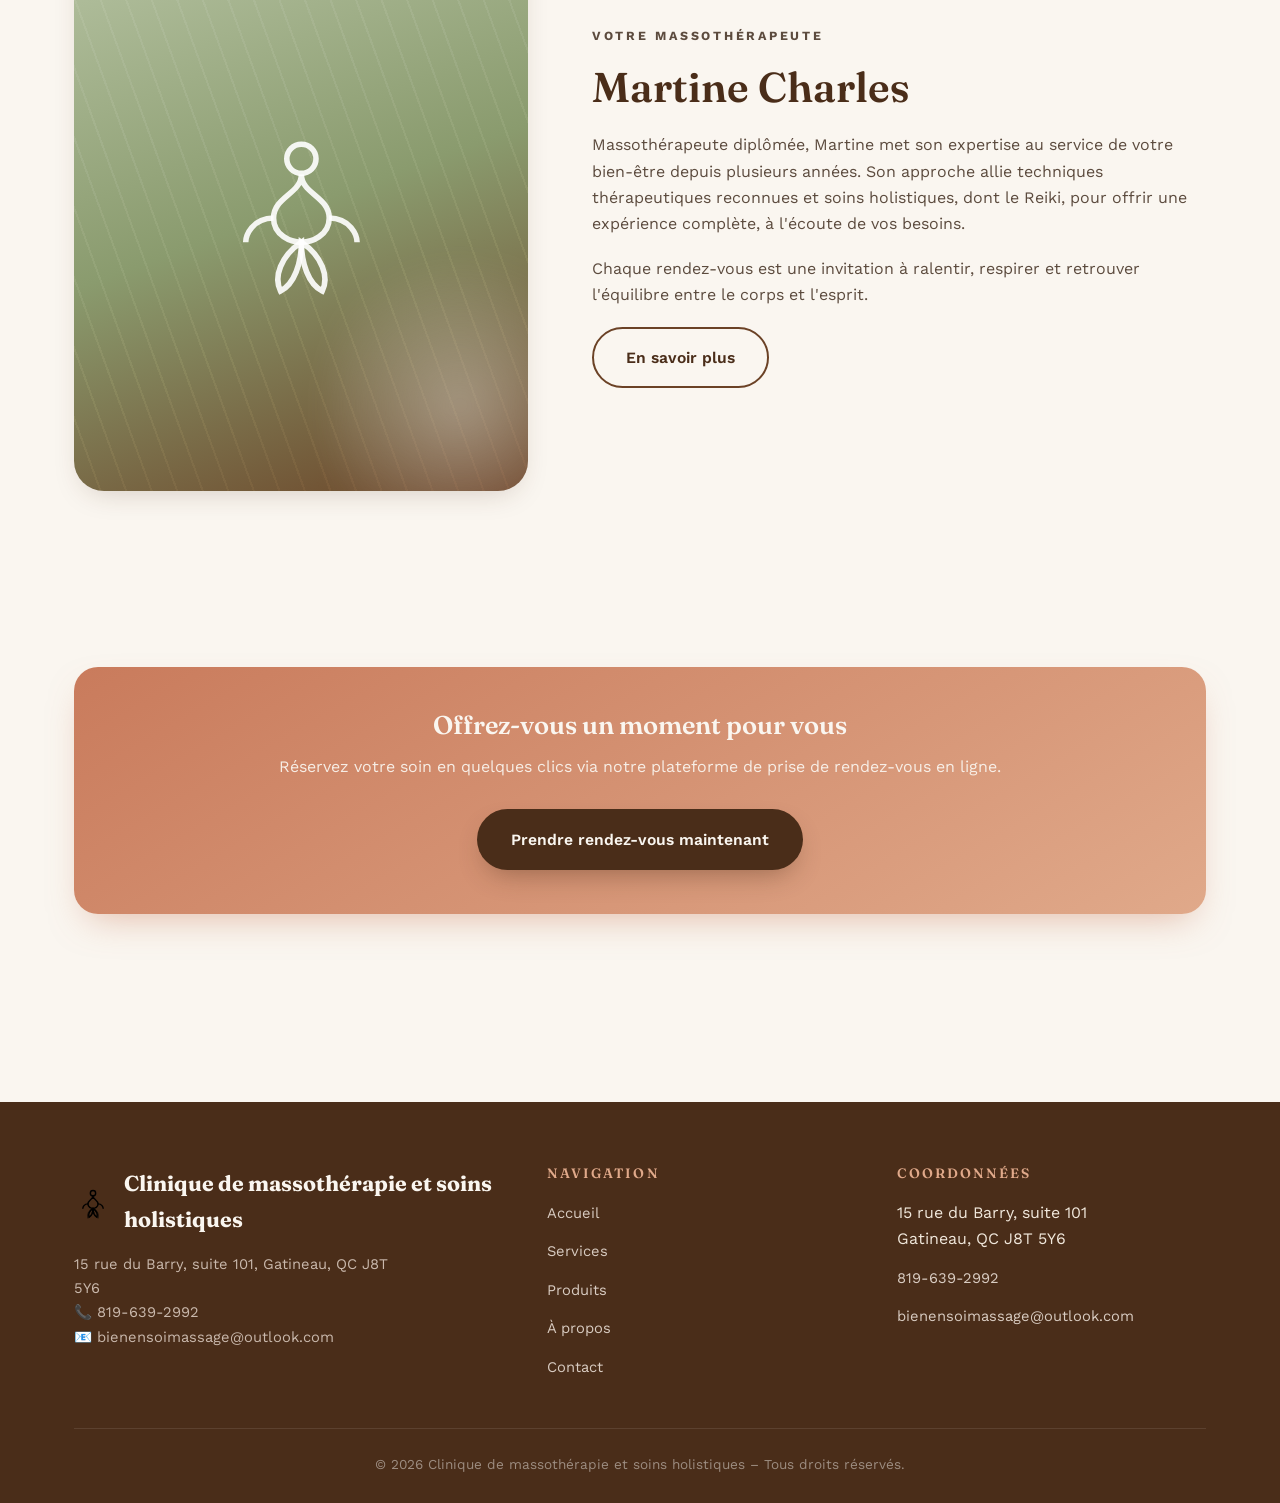
==== commit 5af94c2d: "Update index.html" ====
--- a/index.html
+++ b/index.html
@@ -16,6 +16,24 @@
   <link rel="preconnect" href="https://fonts.gstatic.com" crossorigin>
   <link href="https://fonts.googleapis.com/css2?family=Fraunces:ital,opsz,wght@0,9..144,400;0,9..144,600;0,9..144,700;1,9..144,500&family=Work+Sans:wght@300;400;500;600;700&display=swap" rel="stylesheet">
   <link rel="stylesheet" href="style.css">
+
+  <!-- Règle pour supprimer toute barre blanche parasite dans la section hero -->
+  <style>
+    .hero .hero-eyebrow {
+      border-bottom: none !important;
+      margin-bottom: 10px;
+    }
+    .hero h1 {
+      border-top: none !important;
+      padding-top: 0 !important;
+      margin-top: 0 !important;
+    }
+    .hero-text {
+      border: none !important;
+      box-shadow: none !important;
+    }
+  </style>
+
   <script type="application/ld+json">
   {
     "@context": "https://schema.org",
@@ -58,7 +76,7 @@
         <li><a href="produits.html">Produits</a></li>
         <li><a href="a-propos.html">À propos</a></li>
         <li><a href="contact.html">Contact</a></li>
-        <!-- Le bouton "Prendre rendez-vous" a été retiré du menu -->
+        <!-- Bouton rendez-vous retiré du menu -->
       </ul>
     </nav>
   </header>
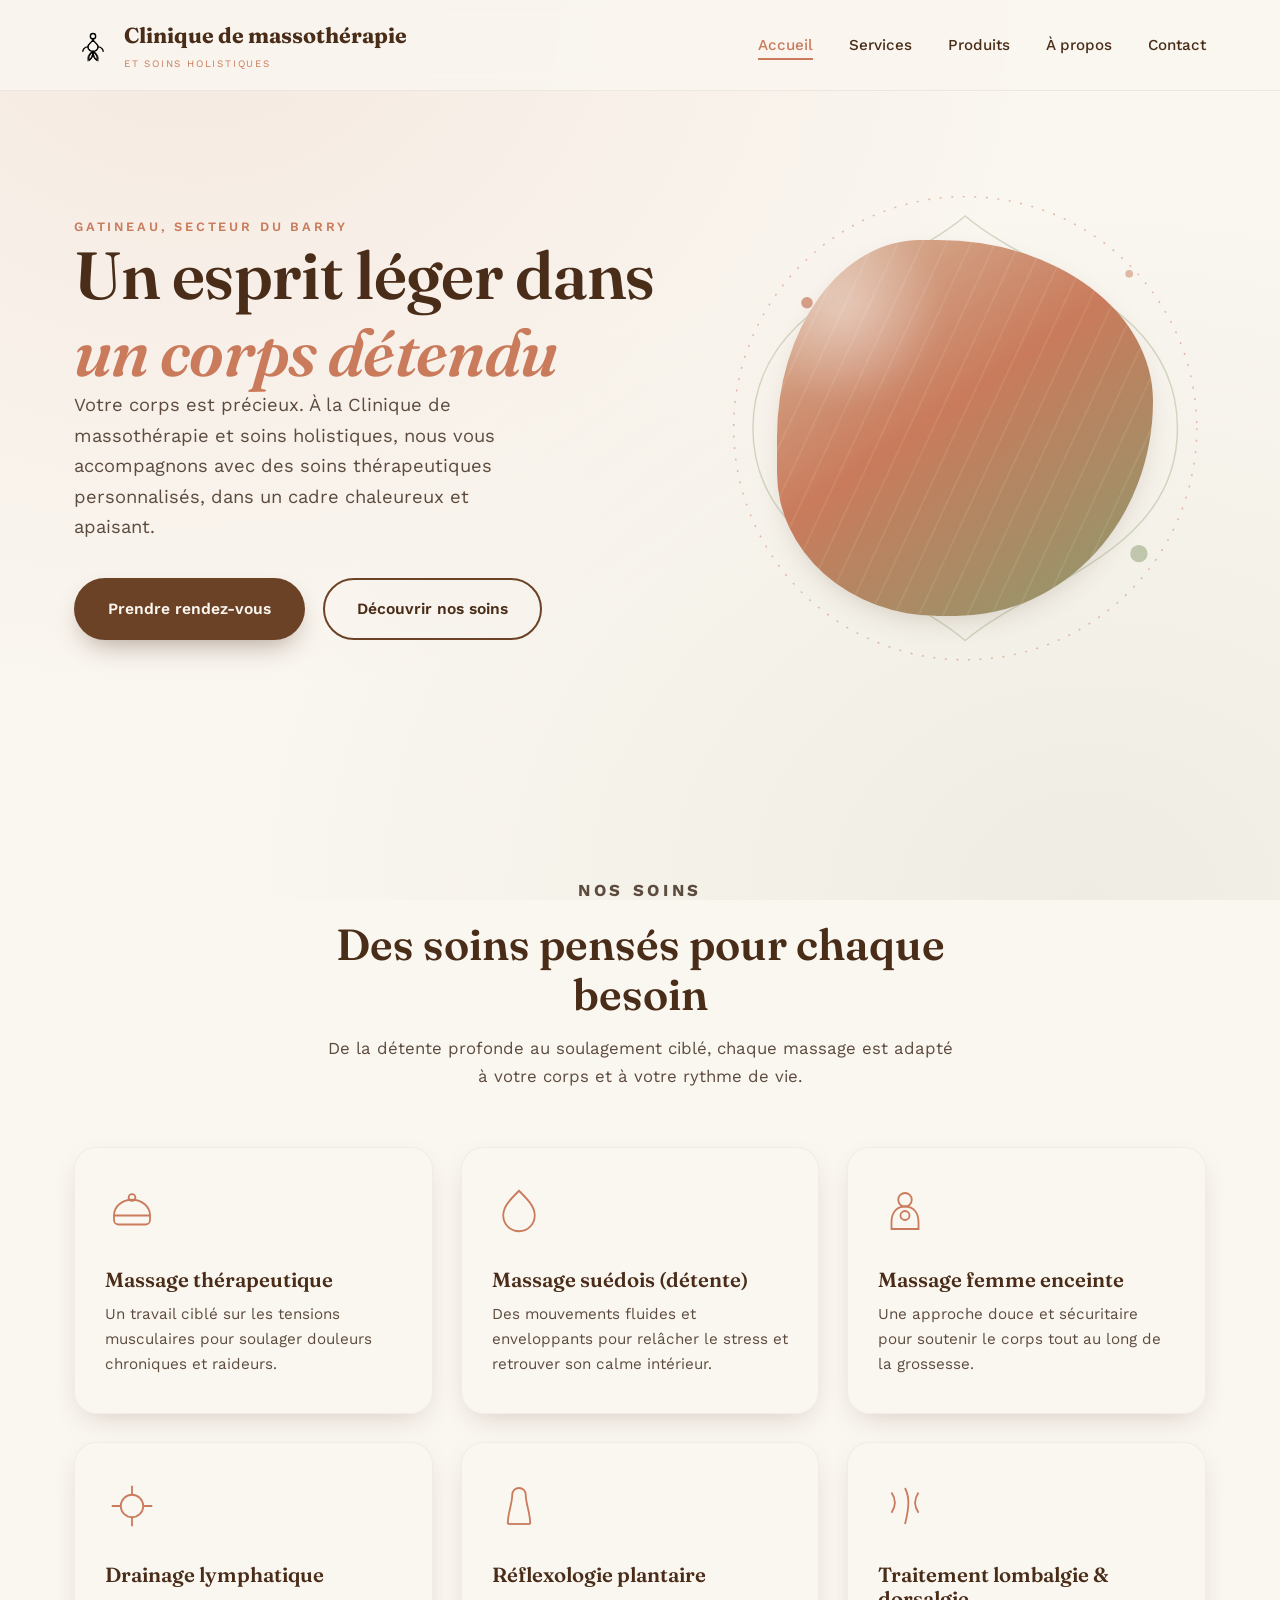
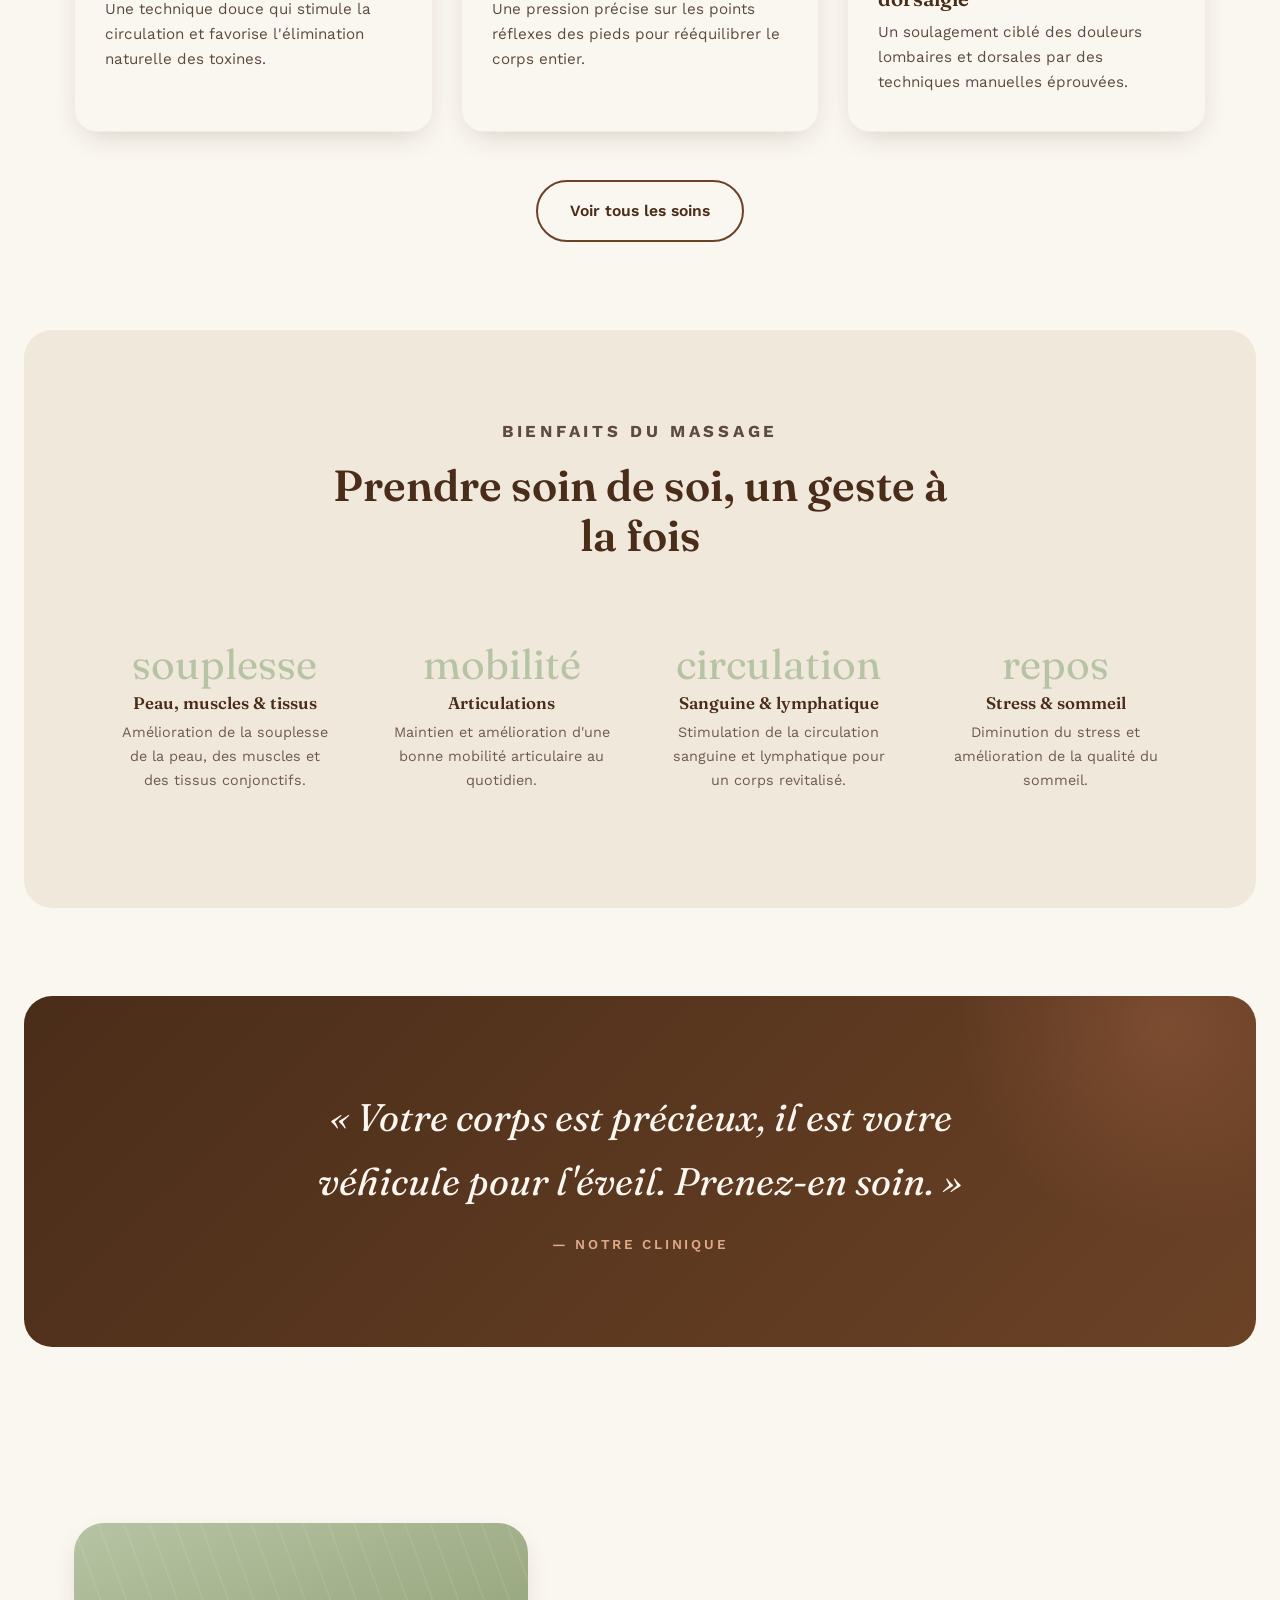
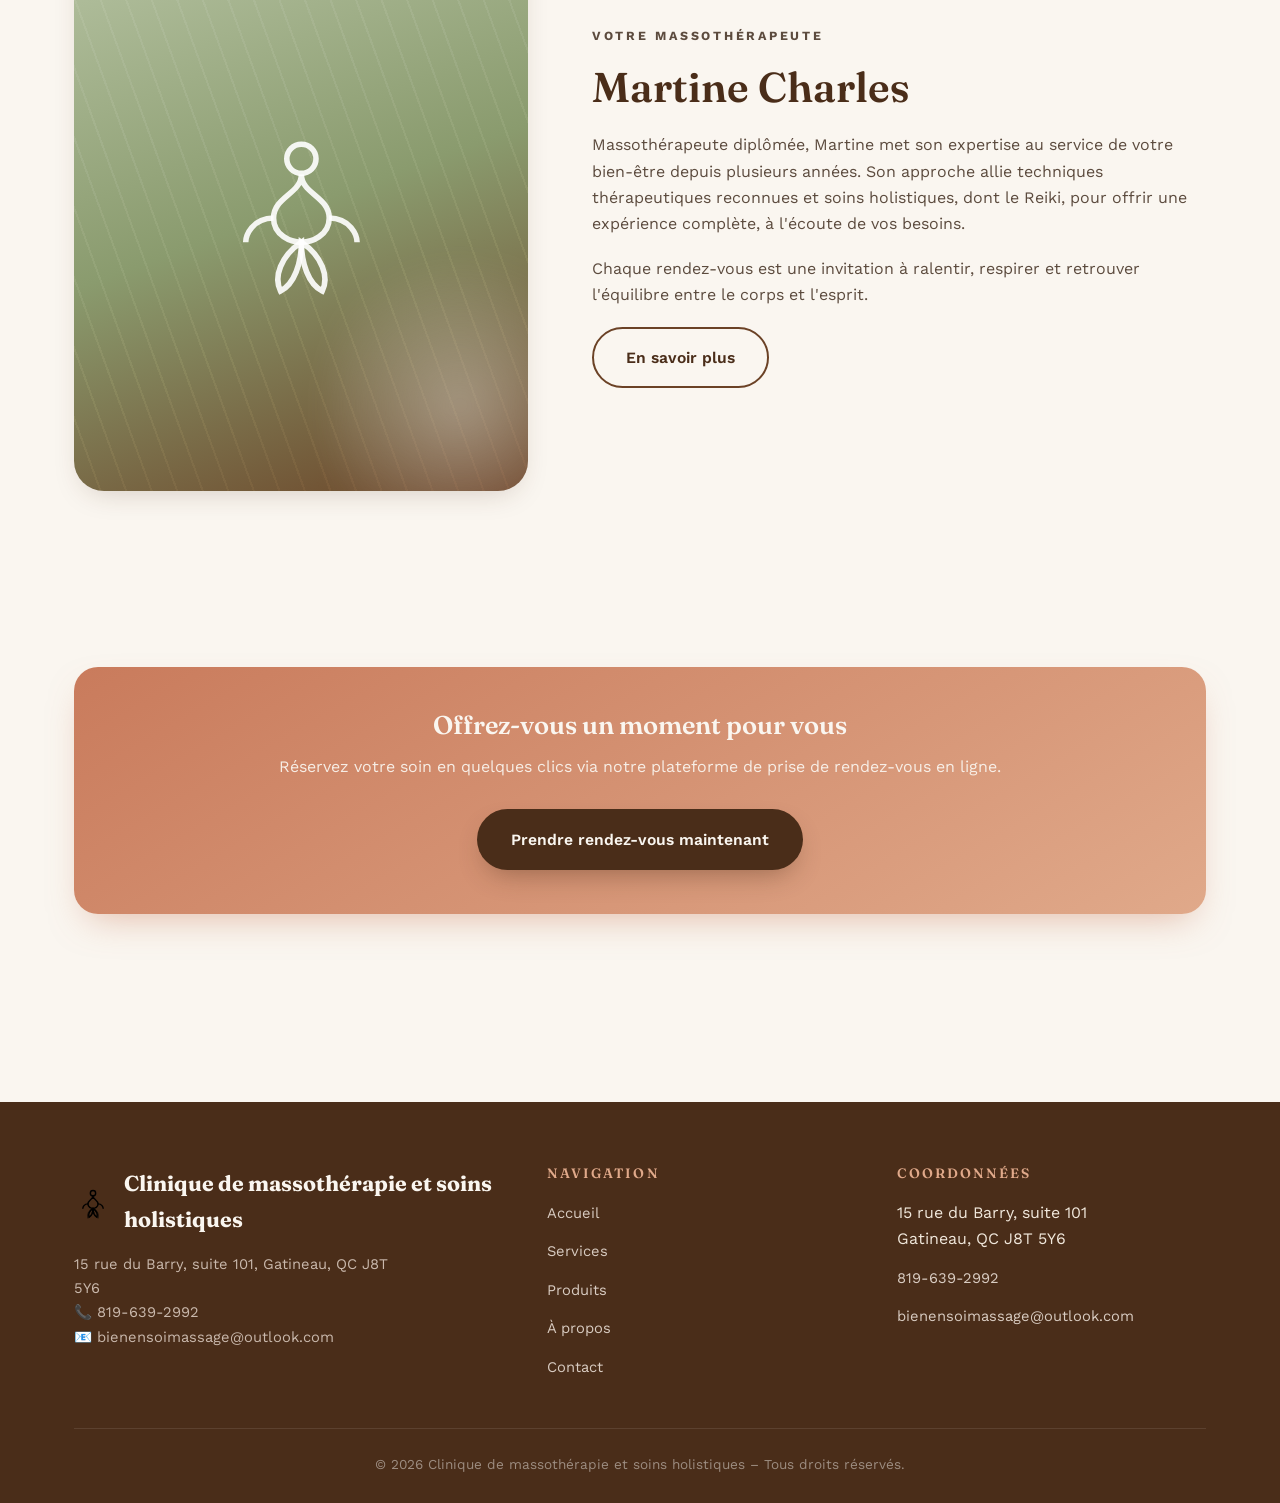
==== commit 5a720c63: "Update index.html" ====
--- a/index.html
+++ b/index.html
@@ -17,20 +17,61 @@
   <link href="https://fonts.googleapis.com/css2?family=Fraunces:ital,opsz,wght@0,9..144,400;0,9..144,600;0,9..144,700;1,9..144,500&family=Work+Sans:wght@300;400;500;600;700&display=swap" rel="stylesheet">
   <link rel="stylesheet" href="style.css">
 
-  <!-- Règle pour supprimer toute barre blanche parasite dans la section hero -->
+  <!-- RÈGLES ULTRA-FORTES POUR SUPPRIMER TOUTE BARRE BLANCHE -->
   <style>
-    .hero .hero-eyebrow {
-      border-bottom: none !important;
-      margin-bottom: 10px;
-    }
-    .hero h1 {
-      border-top: none !important;
-      padding-top: 0 !important;
-      margin-top: 0 !important;
-    }
-    .hero-text {
+    /* On annule toute bordure, ombre ou marge sur les éléments de la hero */
+    .hero .container,
+    .hero .container .hero-text,
+    .hero .container .hero-text .hero-eyebrow,
+    .hero .container .hero-text h1 {
       border: none !important;
       box-shadow: none !important;
+      outline: none !important;
+      background: transparent !important;
+      margin-top: 0 !important;
+      margin-bottom: 0 !important;
+      padding-top: 0 !important;
+      padding-bottom: 0 !important;
+    }
+
+    /* Suppression du pseudo-élément ::before qui pourrait créer une ligne */
+    .hero-eyebrow::before {
+      content: none !important;
+      display: none !important;
+    }
+
+    /* Suppression de toute ligne horizontale (hr) dans la hero */
+    .hero .container hr,
+    .hero .container .hero-text hr {
+      display: none !important;
+    }
+
+    /* On retire l'espace entre le sous-titre et le titre */
+    .hero .container .hero-text .hero-eyebrow {
+      margin-bottom: 0 !important;
+      padding-bottom: 0 !important;
+      border-bottom: none !important;
+    }
+    .hero .container .hero-text h1 {
+      margin-top: 0 !important;
+      padding-top: 0 !important;
+      border-top: none !important;
+    }
+
+    /* Version mobile : on retire toute marge/bordure supplémentaire */
+    @media (max-width: 720px) {
+      .hero .container .hero-text {
+        padding-top: 0 !important;
+        margin-top: 0 !important;
+      }
+      .hero .container .hero-text .hero-eyebrow {
+        font-size: 0.8rem;
+        margin-bottom: 0 !important;
+      }
+      .hero .container .hero-text h1 {
+        font-size: clamp(2rem, 6vw, 2.8rem);
+        margin-top: 0 !important;
+      }
     }
   </style>
 
@@ -76,7 +117,6 @@
         <li><a href="produits.html">Produits</a></li>
         <li><a href="a-propos.html">À propos</a></li>
         <li><a href="contact.html">Contact</a></li>
-        <!-- Bouton rendez-vous retiré du menu -->
       </ul>
     </nav>
   </header>
@@ -113,6 +153,7 @@
       </div>
     </section>
 
+    <!-- Le reste de la page (services, bénéfices, etc.) reste identique -->
     <section class="section" aria-labelledby="services-heading">
       <div class="container">
         <div class="section-header">
--- a/style.css
+++ b/style.css
@@ -219,7 +219,10 @@
   display:flex;
   align-items:center;
   gap:12px;
-}
+  /* === SUPPRESSION DE LA BARRE BLANCHE === */
+  border-bottom: none !important;
+}
+
 .hero-eyebrow::before{
   content:"";
   display:inline-block;
@@ -231,6 +234,10 @@
   font-size: clamp(2.6rem, 5.2vw, 4.4rem);
   margin-bottom: 24px;
   letter-spacing: -0.01em;
+  /* === SUPPRESSION DE LA BARRE BLANCHE === */
+  border-top: none !important;
+  padding-top: 0 !important;
+  margin-top: 0 !important;
 }
 
 .hero h1 em{
@@ -772,7 +779,7 @@
     right: 0;
     background: var(--cream);
     flex-direction: column;
-    align-items: stretch;      /* ← ÉTIRER LES ÉLÉMENTS EN LARGEUR */
+    align-items: stretch;
     padding: 24px;
     gap: 16px;
     border-bottom: 1px solid rgba(107,66,38,0.08);
@@ -797,11 +804,15 @@
     transform: translateY(0);
   }
 
+  /* === CORRECTION : quand le menu est ouvert, on décale le contenu === */
+  body.menu-open .hero {
+    padding-top: 200px;
+  }
+
   .nav-toggle{
     display: block;
   }
 
-  /* Bouton « Prendre rendez-vous » en version mobile */
   .nav-cta{
     background: var(--terracotta);
     color: var(--cream) !important;
@@ -809,7 +820,7 @@
     border-radius: 60px;
     text-align: center;
     margin-top: 8px;
-    white-space: normal;       /* Permet au texte de passer à la ligne si besoin */
+    white-space: normal;
     box-shadow: none;
     display: block;
     width: auto;
@@ -818,7 +829,6 @@
     transform: none;
   }
 
-  /* Autres réglages responsives existants */
   .services-grid{ grid-template-columns:1fr; }
   .benefits{ grid-template-columns:1fr 1fr; }
   .section{ padding:64px 0; }
@@ -830,6 +840,10 @@
 @media (max-width:480px){
   .benefits{ grid-template-columns:1fr; }
   .hero{ padding:60px 0 80px; }
+  /* Ajustement supplémentaire pour très petits écrans */
+  body.menu-open .hero {
+    padding-top: 240px;
+  }
 }
 
 /* =========================================================
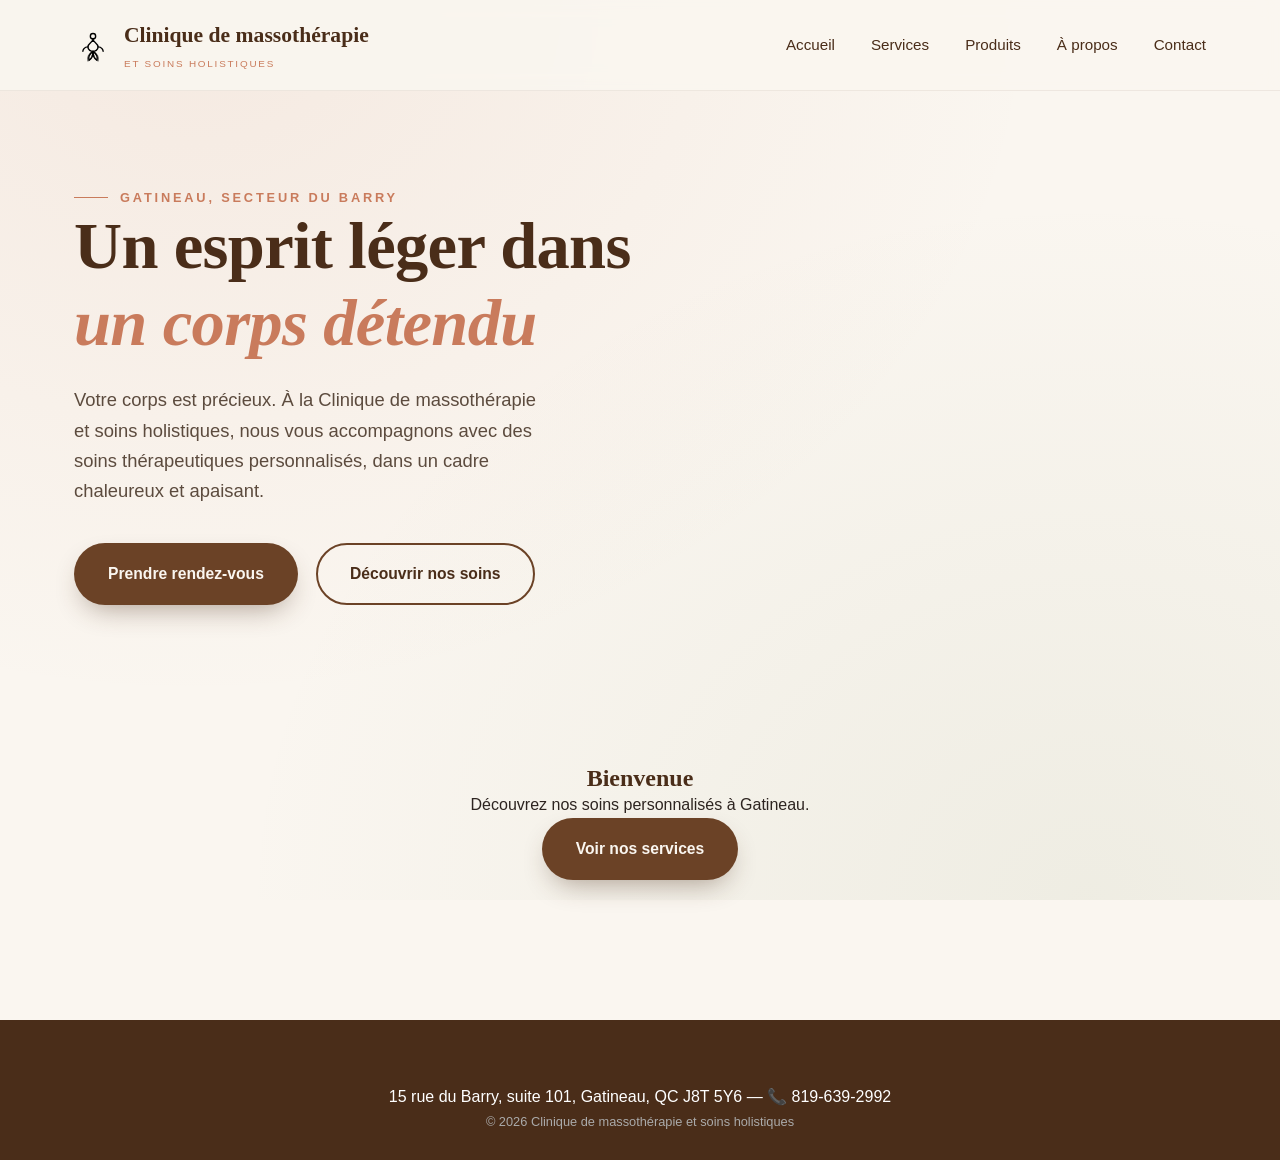
==== commit 3dae0f83: "Update index.html" ====
--- a/index.html
+++ b/index.html
@@ -4,115 +4,48 @@
   <meta charset="UTF-8">
   <meta name="viewport" content="width=device-width, initial-scale=1.0">
   <title>Clinique de massothérapie et soins holistiques | Gatineau</title>
-  <meta name="description" content="Clinique de massothérapie et soins holistiques à Gatineau : massages thérapeutiques, suédois, drainage lymphatique, réflexologie plantaire, soins énergétiques. Sur rendez-vous.">
-  <meta name="keywords" content="massothérapie Gatineau, soins holistiques, massage thérapeutique, drainage lymphatique, réflexologie plantaire">
+  <meta name="description" content="Clinique de massothérapie et soins holistiques à Gatineau. Massages thérapeutiques, suédois, drainage lymphatique, réflexologie plantaire, soins énergétiques. Sur rendez-vous.">
   <link rel="canonical" href="https://abc2284.github.io/bien-en-soi-massage/">
-  <meta property="og:type" content="website">
-  <meta property="og:title" content="Clinique de massothérapie et soins holistiques | Gatineau">
-  <meta property="og:description" content="Massages thérapeutiques et soins holistiques à Gatineau. Sur rendez-vous.">
-  <meta property="og:locale" content="fr_CA">
   <link rel="icon" href="logo.svg" type="image/svg+xml">
-  <link rel="preconnect" href="https://fonts.googleapis.com">
-  <link rel="preconnect" href="https://fonts.gstatic.com" crossorigin>
-  <link href="https://fonts.googleapis.com/css2?family=Fraunces:ital,opsz,wght@0,9..144,400;0,9..144,600;0,9..144,700;1,9..144,500&family=Work+Sans:wght@300;400;500;600;700&display=swap" rel="stylesheet">
   <link rel="stylesheet" href="style.css">
 
-  <!-- RÈGLES ULTRA-FORTES POUR SUPPRIMER TOUTE BARRE BLANCHE -->
+  <!-- On désactive TOUT ce qui pourrait créer une barre blanche -->
   <style>
-    /* On annule toute bordure, ombre ou marge sur les éléments de la hero */
-    .hero .container,
-    .hero .container .hero-text,
-    .hero .container .hero-text .hero-eyebrow,
-    .hero .container .hero-text h1 {
+    .hero-eyebrow {
+      border-bottom: none !important;
+      margin-bottom: 0 !important;
+    }
+    .hero h1 {
+      border-top: none !important;
+      margin-top: 0 !important;
+      padding-top: 0 !important;
+    }
+    .hero .container .hero-text {
       border: none !important;
       box-shadow: none !important;
-      outline: none !important;
-      background: transparent !important;
-      margin-top: 0 !important;
-      margin-bottom: 0 !important;
-      padding-top: 0 !important;
-      padding-bottom: 0 !important;
     }
-
-    /* Suppression du pseudo-élément ::before qui pourrait créer une ligne */
-    .hero-eyebrow::before {
-      content: none !important;
+    hr {
       display: none !important;
     }
-
-    /* Suppression de toute ligne horizontale (hr) dans la hero */
-    .hero .container hr,
-    .hero .container .hero-text hr {
-      display: none !important;
-    }
-
-    /* On retire l'espace entre le sous-titre et le titre */
-    .hero .container .hero-text .hero-eyebrow {
-      margin-bottom: 0 !important;
-      padding-bottom: 0 !important;
-      border-bottom: none !important;
-    }
-    .hero .container .hero-text h1 {
-      margin-top: 0 !important;
-      padding-top: 0 !important;
-      border-top: none !important;
-    }
-
-    /* Version mobile : on retire toute marge/bordure supplémentaire */
-    @media (max-width: 720px) {
-      .hero .container .hero-text {
-        padding-top: 0 !important;
-        margin-top: 0 !important;
-      }
-      .hero .container .hero-text .hero-eyebrow {
-        font-size: 0.8rem;
-        margin-bottom: 0 !important;
-      }
-      .hero .container .hero-text h1 {
-        font-size: clamp(2rem, 6vw, 2.8rem);
-        margin-top: 0 !important;
-      }
-    }
   </style>
-
-  <script type="application/ld+json">
-  {
-    "@context": "https://schema.org",
-    "@type": "Massage",
-    "name": "Clinique de massothérapie et soins holistiques",
-    "image": "https://abc2284.github.io/bien-en-soi-massage/logo.svg",
-    "telephone": "+1-819-639-2992",
-    "email": "bienensoimassage@outlook.com",
-    "address": {
-      "@type": "PostalAddress",
-      "streetAddress": "15 rue du Barry, suite 101",
-      "addressLocality": "Gatineau",
-      "addressRegion": "QC",
-      "postalCode": "J8T 5Y6",
-      "addressCountry": "CA"
-    },
-    "url": "https://abc2284.github.io/bien-en-soi-massage/",
-    "priceRange": "$$"
-  }
-  </script>
 </head>
 <body>
+
   <div class="texture-bg" aria-hidden="true"></div>
-  <a href="#main" class="skip-link">Aller au contenu principal</a>
 
   <header class="site-header">
     <nav class="nav container">
       <a href="index.html" class="brand">
-        <img src="logo.svg" alt="" class="brand-mark" aria-hidden="true">
+        <img src="logo.svg" alt="" class="brand-mark">
         <span class="brand-text">
           Clinique de massothérapie<br><small>et soins holistiques</small>
         </span>
       </a>
-      <button class="nav-toggle" aria-label="Ouvrir le menu" aria-expanded="false">
+      <button class="nav-toggle" aria-label="Ouvrir le menu">
         <span></span><span></span><span></span>
       </button>
       <ul class="nav-links">
-        <li><a href="index.html" aria-current="page">Accueil</a></li>
+        <li><a href="index.html">Accueil</a></li>
         <li><a href="services.html">Services</a></li>
         <li><a href="produits.html">Produits</a></li>
         <li><a href="a-propos.html">À propos</a></li>
@@ -121,7 +54,7 @@
     </nav>
   </header>
 
-  <main id="main">
+  <main>
     <section class="hero">
       <div class="container">
         <div class="hero-text">
@@ -131,141 +64,33 @@
             Votre corps est précieux. À la Clinique de massothérapie et soins holistiques, nous vous accompagnons avec des soins thérapeutiques personnalisés, dans un cadre chaleureux et apaisant.
           </p>
           <div class="hero-actions">
-            <a href="https://www.gorendezvous.com/BienenSoiMassage" class="btn btn-primary" target="_blank" rel="noopener">Prendre rendez-vous</a>
+            <a href="https://www.gorendezvous.com/BienenSoiMassage" class="btn btn-primary">Prendre rendez-vous</a>
             <a href="services.html" class="btn btn-ghost">Découvrir nos soins</a>
-          </div>
-        </div>
-        <div class="hero-visual">
-          <div class="petal-frame" aria-hidden="true">
-            <svg viewBox="0 0 500 500" fill="none" style="width:100%;height:100%;">
-              <circle cx="250" cy="250" r="240" fill="none" stroke="#C97B5C" stroke-width="1.5" stroke-dasharray="2 10" opacity="0.5"/>
-              <path d="M250 30 C 320 90, 470 120, 470 250 C 470 380, 320 410, 250 470 C 180 410, 30 380, 30 250 C 30 120, 180 90, 250 30 Z" fill="none" stroke="#8A9B6E" stroke-width="1.5" opacity="0.35"/>
-              <circle cx="86" cy="120" r="6" fill="#C97B5C" opacity="0.7"/>
-              <circle cx="430" cy="380" r="9" fill="#8A9B6E" opacity="0.5"/>
-              <circle cx="420" cy="90" r="4" fill="#C97B5C" opacity="0.5"/>
-            </svg>
-          </div>
-          <div class="hero-photo">
-            <div class="texture-lines"></div>
-            <div class="glow-spot"></div>
           </div>
         </div>
       </div>
     </section>
 
-    <!-- Le reste de la page (services, bénéfices, etc.) reste identique -->
-    <section class="section" aria-labelledby="services-heading">
+    <section class="section" style="text-align:center; padding:40px 0;">
       <div class="container">
-        <div class="section-header">
-          <p class="section-eyebrow">Nos soins</p>
-          <h2 id="services-heading">Des soins pensés pour chaque besoin</h2>
-          <p>De la détente profonde au soulagement ciblé, chaque massage est adapté à votre corps et à votre rythme de vie.</p>
-        </div>
-        <div class="services-grid">
-          <article class="service-card">
-            <svg class="service-icon" viewBox="0 0 48 48" fill="none" stroke="currentColor" stroke-width="1.6"><path d="M8 28c0-8 7-14 16-14s16 6 16 14"/><path d="M8 28h32v4a4 4 0 0 1-4 4H12a4 4 0 0 1-4-4z"/><circle cx="24" cy="12" r="3"/></svg>
-            <h3>Massage thérapeutique</h3>
-            <p>Un travail ciblé sur les tensions musculaires pour soulager douleurs chroniques et raideurs.</p>
-          </article>
-          <article class="service-card">
-            <svg class="service-icon" viewBox="0 0 48 48" fill="none" stroke="currentColor" stroke-width="1.6"><path d="M24 6c-8 8-14 14-14 22a14 14 0 0 0 28 0c0-8-6-14-14-22z"/></svg>
-            <h3>Massage suédois (détente)</h3>
-            <p>Des mouvements fluides et enveloppants pour relâcher le stress et retrouver son calme intérieur.</p>
-          </article>
-          <article class="service-card">
-            <svg class="service-icon" viewBox="0 0 48 48" fill="none" stroke="currentColor" stroke-width="1.6"><circle cx="24" cy="14" r="6"/><path d="M24 20c-8 0-12 6-12 14v6h24v-6c0-8-4-14-12-14z"/><circle cx="24" cy="28" r="4"/></svg>
-            <h3>Massage femme enceinte</h3>
-            <p>Une approche douce et sécuritaire pour soutenir le corps tout au long de la grossesse.</p>
-          </article>
-          <article class="service-card">
-            <svg class="service-icon" viewBox="0 0 48 48" fill="none" stroke="currentColor" stroke-width="1.6"><path d="M24 6v8M24 34v8M6 24h8M34 24h8"/><circle cx="24" cy="24" r="10"/></svg>
-            <h3>Drainage lymphatique</h3>
-            <p>Une technique douce qui stimule la circulation et favorise l'élimination naturelle des toxines.</p>
-          </article>
-          <article class="service-card">
-            <svg class="service-icon" viewBox="0 0 48 48" fill="none" stroke="currentColor" stroke-width="1.6"><path d="M14 40c0-10 4-18 4-26a6 6 0 0 1 12 0c0 8 4 16 4 26"/><path d="M14 40h20"/></svg>
-            <h3>Réflexologie plantaire</h3>
-            <p>Une pression précise sur les points réflexes des pieds pour rééquilibrer le corps entier.</p>
-          </article>
-          <article class="service-card">
-            <svg class="service-icon" viewBox="0 0 48 48" fill="none" stroke="currentColor" stroke-width="1.6"><path d="M12 12c4 6 4 12 0 18M36 12c-4 6-4 12 0 18"/><path d="M24 8c4 8 4 16 0 32"/></svg>
-            <h3>Traitement lombalgie &amp; dorsalgie</h3>
-            <p>Un soulagement ciblé des douleurs lombaires et dorsales par des techniques manuelles éprouvées.</p>
-          </article>
-        </div>
-        <div style="text-align:center; margin-top:48px;"><a href="services.html" class="btn btn-ghost">Voir tous les soins</a></div>
-      </div>
-    </section>
-
-    <section class="section section-alt" aria-labelledby="benefits-heading">
-      <div class="container">
-        <div class="section-header">
-          <p class="section-eyebrow">Bienfaits du massage</p>
-          <h2 id="benefits-heading">Prendre soin de soi, un geste à la fois</h2>
-        </div>
-        <div class="benefits">
-          <div class="benefit"><div class="benefit-num">souplesse</div><h4>Peau, muscles &amp; tissus</h4><p>Amélioration de la souplesse de la peau, des muscles et des tissus conjonctifs.</p></div>
-          <div class="benefit"><div class="benefit-num">mobilité</div><h4>Articulations</h4><p>Maintien et amélioration d'une bonne mobilité articulaire au quotidien.</p></div>
-          <div class="benefit"><div class="benefit-num">circulation</div><h4>Sanguine &amp; lymphatique</h4><p>Stimulation de la circulation sanguine et lymphatique pour un corps revitalisé.</p></div>
-          <div class="benefit"><div class="benefit-num">repos</div><h4>Stress &amp; sommeil</h4><p>Diminution du stress et amélioration de la qualité du sommeil.</p></div>
-        </div>
-      </div>
-    </section>
-
-    <section class="section" aria-label="Notre philosophie">
-      <div class="quote-band">
-        <blockquote>« Votre corps est précieux, il est votre véhicule pour l'éveil. Prenez-en soin. »</blockquote>
-        <cite>— Notre clinique</cite>
-      </div>
-    </section>
-
-    <section class="section" aria-labelledby="about-heading">
-      <div class="container about-grid">
-        <div class="about-photo">
-          <div class="texture-lines"></div>
-          <div class="glow-spot"></div>
-          <svg viewBox="0 0 60 60" fill="none" stroke="currentColor" stroke-width="1.6"><circle cx="30" cy="16" r="4.2"/><path d="M30 20.5 C30 26, 22 27, 22 33 C22 38, 27 40, 30 40 C33 40, 38 38, 38 33 C38 27, 30 26, 30 20.5 Z"/><path d="M22 33 C16 33, 14 38, 14 40"/><path d="M38 33 C44 33, 46 38, 46 40"/><path d="M30 40 C24 44, 22 50, 24 54 C28 52, 30 46, 30 40 Z"/><path d="M30 40 C36 44, 38 50, 36 54 C32 52, 30 46, 30 40 Z"/></svg>
-        </div>
-        <div class="about-content">
-          <p class="section-eyebrow">Votre massothérapeute</p>
-          <h2 id="about-heading">Martine Charles</h2>
-          <p>Massothérapeute diplômée, Martine met son expertise au service de votre bien-être depuis plusieurs années. Son approche allie techniques thérapeutiques reconnues et soins holistiques, dont le Reiki, pour offrir une expérience complète, à l'écoute de vos besoins.</p>
-          <p>Chaque rendez-vous est une invitation à ralentir, respirer et retrouver l'équilibre entre le corps et l'esprit.</p>
-          <a href="a-propos.html" class="btn btn-ghost">En savoir plus</a>
-        </div>
-      </div>
-    </section>
-
-    <section class="section" aria-label="Réservation">
-      <div class="container">
-        <div class="booking-card">
-          <h3>Offrez-vous un moment pour vous</h3>
-          <p>Réservez votre soin en quelques clics via notre plateforme de prise de rendez-vous en ligne.</p>
-          <a href="https://www.gorendezvous.com/BienenSoiMassage" class="btn btn-primary" target="_blank" rel="noopener">Prendre rendez-vous maintenant</a>
-        </div>
+        <h2>Bienvenue</h2>
+        <p>Découvrez nos soins personnalisés à Gatineau.</p>
+        <a href="services.html" class="btn btn-primary">Voir nos services</a>
       </div>
     </section>
   </main>
 
   <footer class="site-footer">
     <div class="container">
-      <div class="footer-grid">
-        <div class="footer-brand">
-          <a href="index.html" class="brand"><img src="logo.svg" alt="" class="brand-mark">Clinique de massothérapie et soins holistiques</a>
-          <p>15 rue du Barry, suite 101, Gatineau, QC J8T 5Y6<br>📞 <a href="tel:+18196392992">819-639-2992</a><br>📧 bienensoimassage@outlook.com</p>
-        </div>
-        <div class="footer-col">
-          <h4>Navigation</h4>
-          <ul><li><a href="index.html">Accueil</a></li><li><a href="services.html">Services</a></li><li><a href="produits.html">Produits</a></li><li><a href="a-propos.html">À propos</a></li><li><a href="contact.html">Contact</a></li></ul>
-        </div>
-        <div class="footer-col">
-          <h4>Coordonnées</h4>
-          <ul><li>15 rue du Barry, suite 101<br>Gatineau, QC J8T 5Y6</li><li><a href="tel:+18196392992">819-639-2992</a></li><li><a href="mailto:bienensoimassage@outlook.com">bienensoimassage@outlook.com</a></li></ul>
-        </div>
-      </div>
-      <div class="footer-bottom">&copy; 2026 Clinique de massothérapie et soins holistiques – Tous droits réservés.</div>
+      <p style="text-align:center; color:#fff;">
+        15 rue du Barry, suite 101, Gatineau, QC J8T 5Y6 — 📞 819-639-2992
+      </p>
+      <p style="text-align:center; color:#aaa; font-size:0.8rem;">
+        &copy; 2026 Clinique de massothérapie et soins holistiques
+      </p>
     </div>
   </footer>
+
   <script src="main.js"></script>
 </body>
 </html>
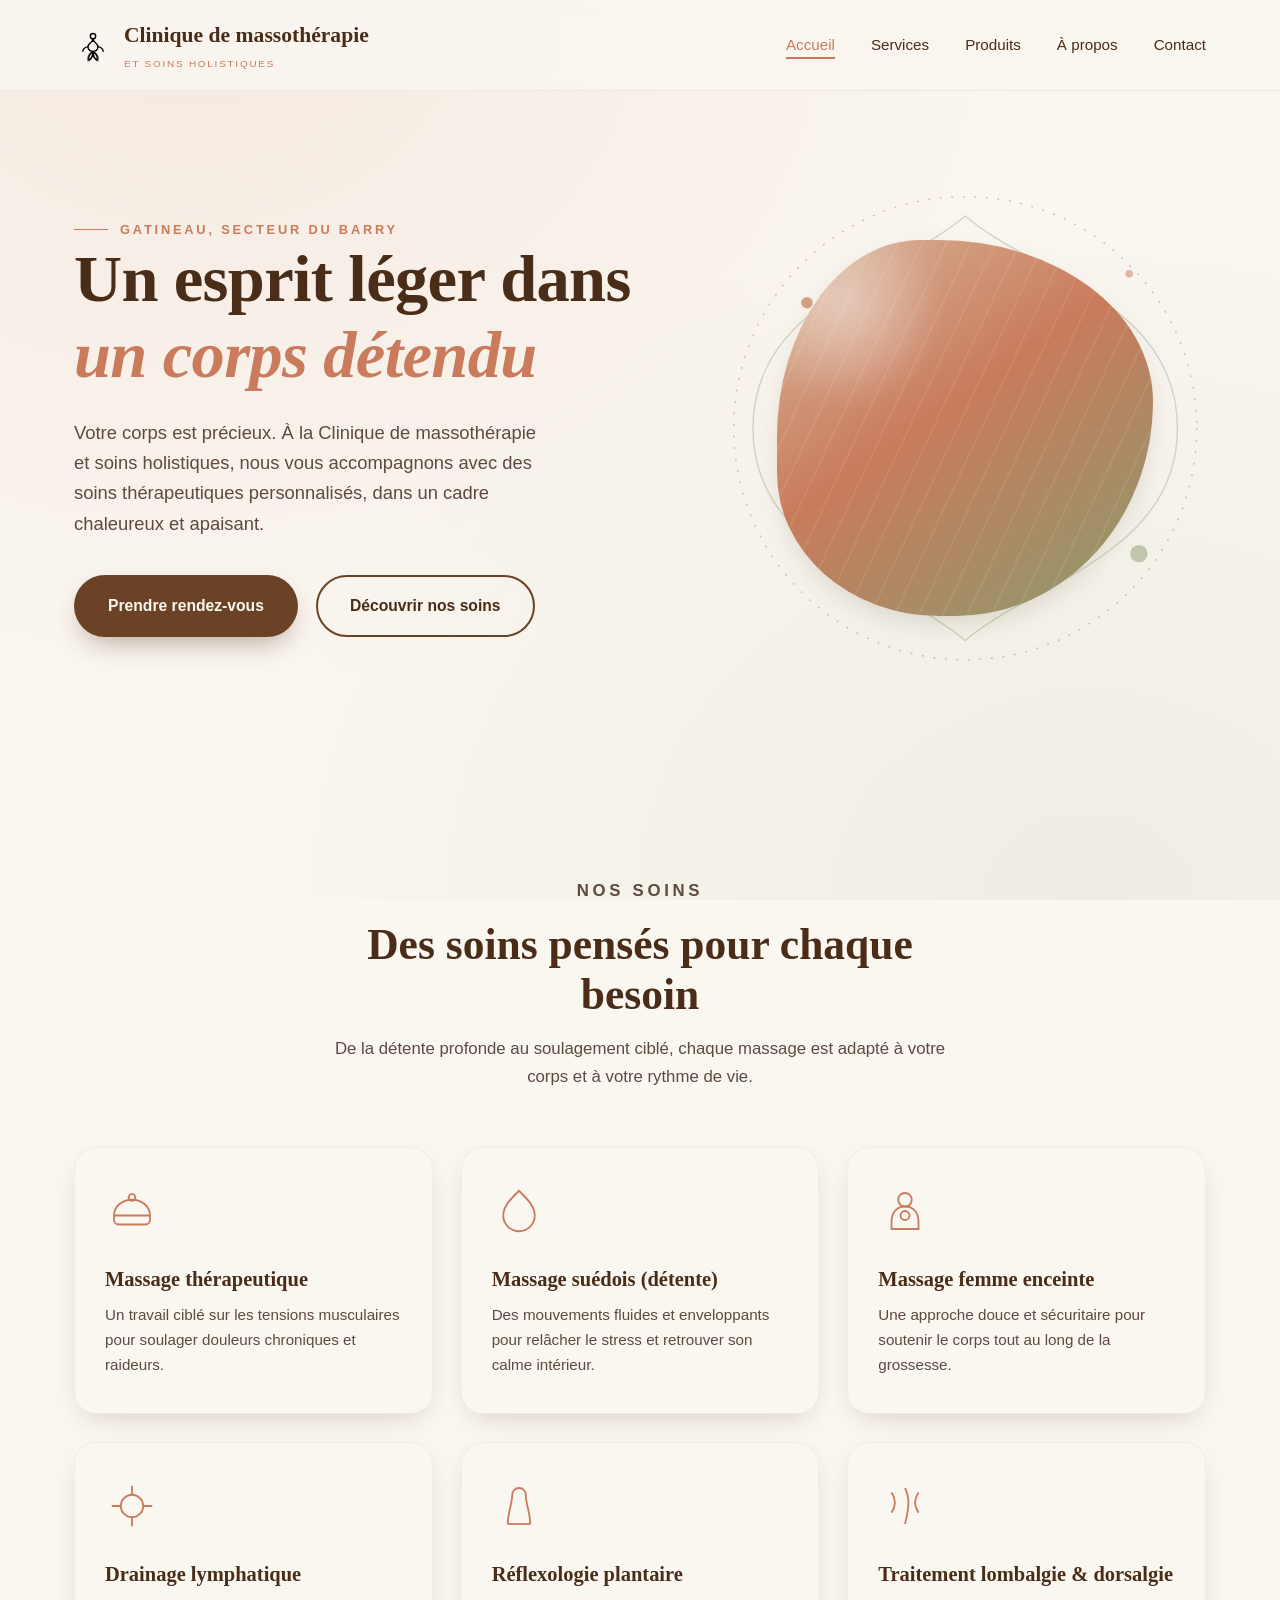
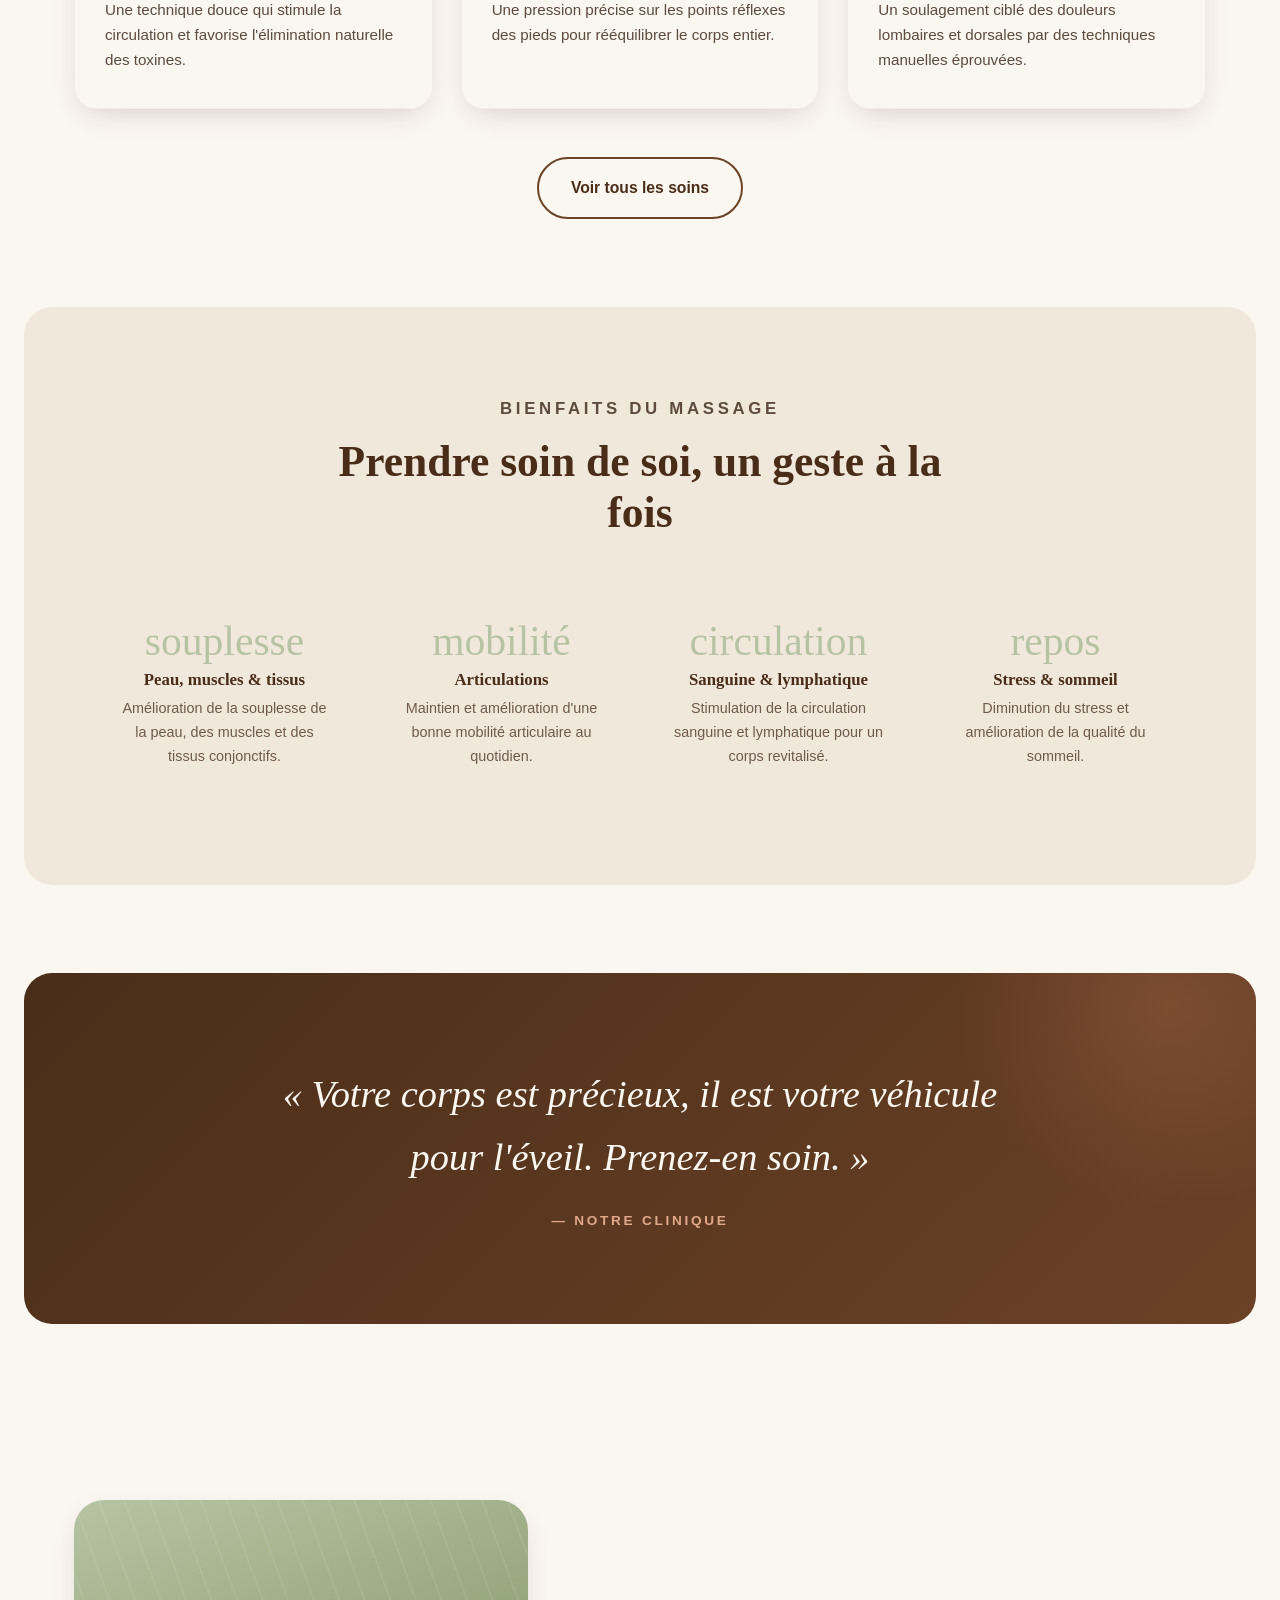
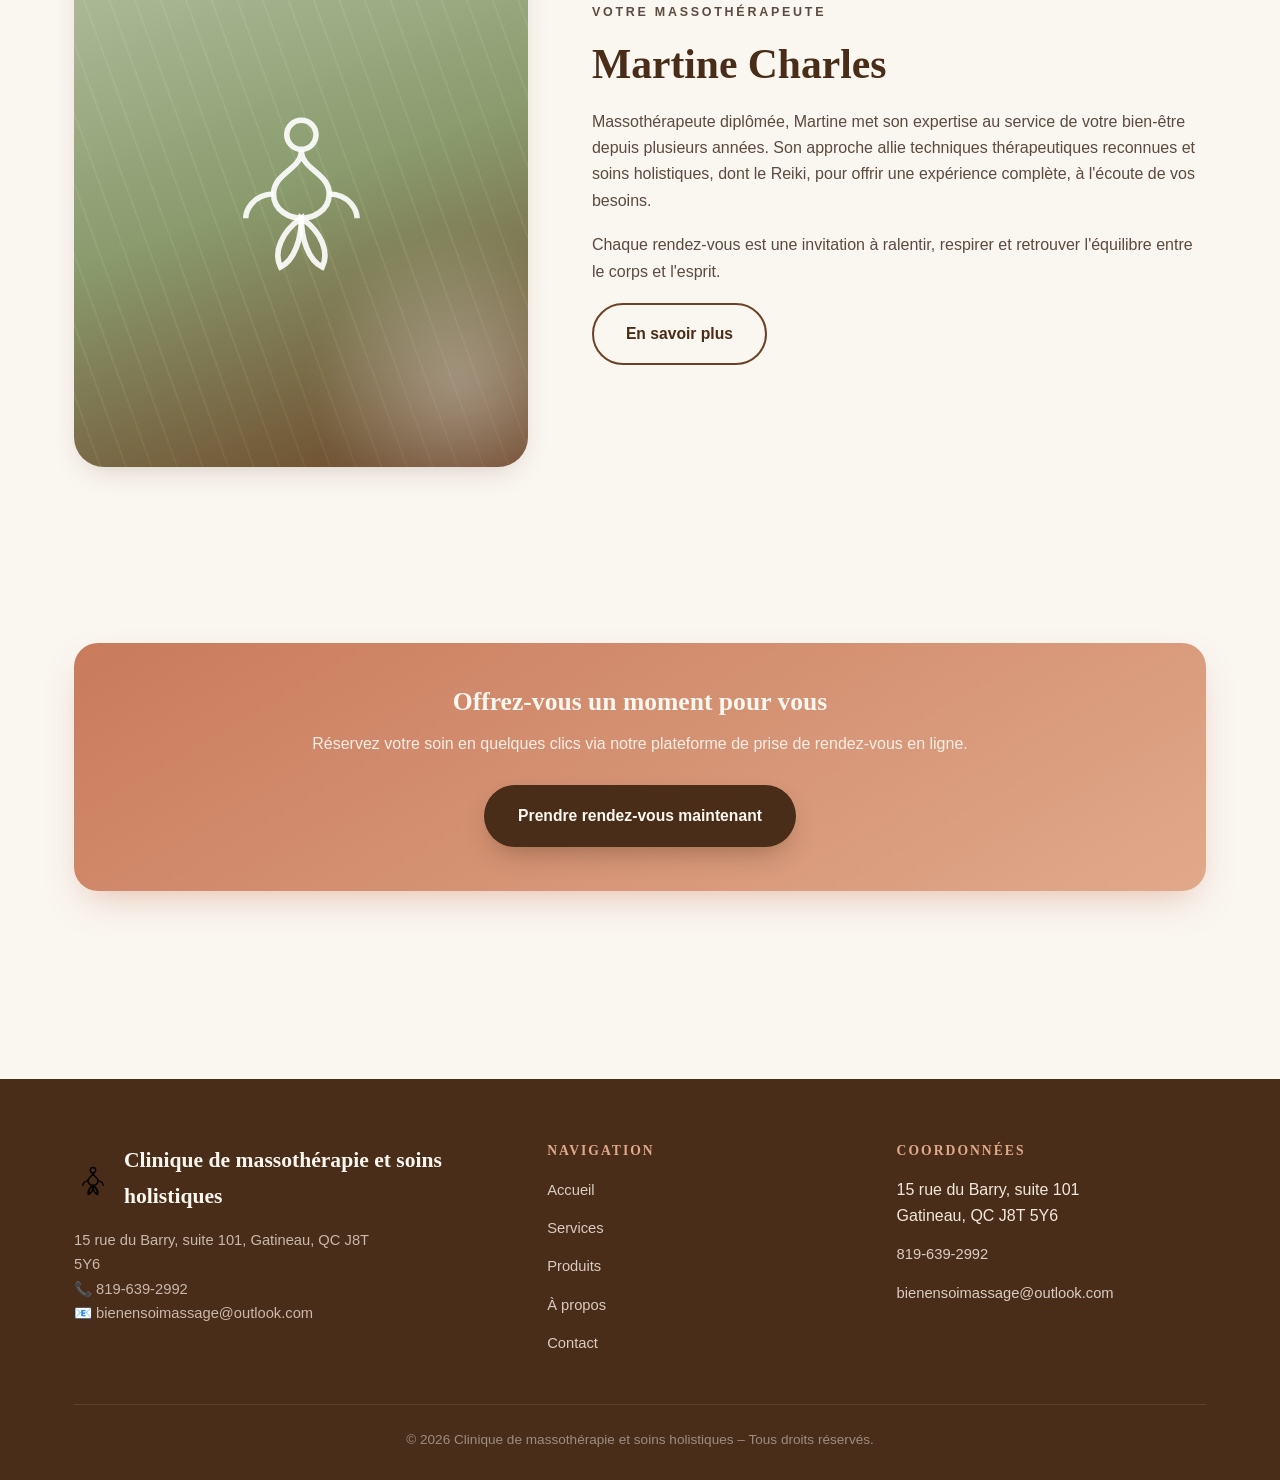
==== commit 65246be6: "Update index.html" ====
--- a/index.html
+++ b/index.html
@@ -4,34 +4,21 @@
   <meta charset="UTF-8">
   <meta name="viewport" content="width=device-width, initial-scale=1.0">
   <title>Clinique de massothérapie et soins holistiques | Gatineau</title>
-  <meta name="description" content="Clinique de massothérapie et soins holistiques à Gatineau. Massages thérapeutiques, suédois, drainage lymphatique, réflexologie plantaire, soins énergétiques. Sur rendez-vous.">
+  <meta name="description" content="Clinique de massothérapie et soins holistiques à Gatineau : massages thérapeutiques, suédois, drainage lymphatique, réflexologie plantaire, soins énergétiques. Sur rendez-vous.">
   <link rel="canonical" href="https://abc2284.github.io/bien-en-soi-massage/">
   <link rel="icon" href="logo.svg" type="image/svg+xml">
   <link rel="stylesheet" href="style.css">
-
-  <!-- On désactive TOUT ce qui pourrait créer une barre blanche -->
   <style>
-    .hero-eyebrow {
-      border-bottom: none !important;
-      margin-bottom: 0 !important;
-    }
-    .hero h1 {
-      border-top: none !important;
-      margin-top: 0 !important;
-      padding-top: 0 !important;
-    }
-    .hero .container .hero-text {
-      border: none !important;
-      box-shadow: none !important;
-    }
-    hr {
-      display: none !important;
-    }
+    /* Supprime toute barre blanche parasite */
+    .hero-eyebrow { border-bottom: none !important; margin-bottom: 0 !important; }
+    .hero h1 { border-top: none !important; margin-top: 0 !important; padding-top: 0 !important; }
+    .hero .hero-text { border: none !important; box-shadow: none !important; }
+    hr { display: none !important; }
   </style>
 </head>
 <body>
-
   <div class="texture-bg" aria-hidden="true"></div>
+  <a href="#main" class="skip-link">Aller au contenu principal</a>
 
   <header class="site-header">
     <nav class="nav container">
@@ -41,11 +28,12 @@
           Clinique de massothérapie<br><small>et soins holistiques</small>
         </span>
       </a>
-      <button class="nav-toggle" aria-label="Ouvrir le menu">
+      <!-- ========== MENU HAMBURGER (3 petits traits) ========== -->
+      <button class="nav-toggle" aria-label="Ouvrir le menu" aria-expanded="false">
         <span></span><span></span><span></span>
       </button>
       <ul class="nav-links">
-        <li><a href="index.html">Accueil</a></li>
+        <li><a href="index.html" aria-current="page">Accueil</a></li>
         <li><a href="services.html">Services</a></li>
         <li><a href="produits.html">Produits</a></li>
         <li><a href="a-propos.html">À propos</a></li>
@@ -54,7 +42,7 @@
     </nav>
   </header>
 
-  <main>
+  <main id="main">
     <section class="hero">
       <div class="container">
         <div class="hero-text">
@@ -68,26 +56,134 @@
             <a href="services.html" class="btn btn-ghost">Découvrir nos soins</a>
           </div>
         </div>
+        <div class="hero-visual">
+          <div class="petal-frame" aria-hidden="true">
+            <svg viewBox="0 0 500 500" fill="none" style="width:100%;height:100%;">
+              <circle cx="250" cy="250" r="240" fill="none" stroke="#C97B5C" stroke-width="1.5" stroke-dasharray="2 10" opacity="0.5"/>
+              <path d="M250 30 C 320 90, 470 120, 470 250 C 470 380, 320 410, 250 470 C 180 410, 30 380, 30 250 C 30 120, 180 90, 250 30 Z" fill="none" stroke="#8A9B6E" stroke-width="1.5" opacity="0.35"/>
+              <circle cx="86" cy="120" r="6" fill="#C97B5C" opacity="0.7"/>
+              <circle cx="430" cy="380" r="9" fill="#8A9B6E" opacity="0.5"/>
+              <circle cx="420" cy="90" r="4" fill="#C97B5C" opacity="0.5"/>
+            </svg>
+          </div>
+          <div class="hero-photo">
+            <div class="texture-lines"></div>
+            <div class="glow-spot"></div>
+          </div>
+        </div>
       </div>
     </section>
 
-    <section class="section" style="text-align:center; padding:40px 0;">
+    <section class="section" aria-labelledby="services-heading">
       <div class="container">
-        <h2>Bienvenue</h2>
-        <p>Découvrez nos soins personnalisés à Gatineau.</p>
-        <a href="services.html" class="btn btn-primary">Voir nos services</a>
+        <div class="section-header">
+          <p class="section-eyebrow">Nos soins</p>
+          <h2 id="services-heading">Des soins pensés pour chaque besoin</h2>
+          <p>De la détente profonde au soulagement ciblé, chaque massage est adapté à votre corps et à votre rythme de vie.</p>
+        </div>
+        <div class="services-grid">
+          <article class="service-card">
+            <svg class="service-icon" viewBox="0 0 48 48" fill="none" stroke="currentColor" stroke-width="1.6"><path d="M8 28c0-8 7-14 16-14s16 6 16 14"/><path d="M8 28h32v4a4 4 0 0 1-4 4H12a4 4 0 0 1-4-4z"/><circle cx="24" cy="12" r="3"/></svg>
+            <h3>Massage thérapeutique</h3>
+            <p>Un travail ciblé sur les tensions musculaires pour soulager douleurs chroniques et raideurs.</p>
+          </article>
+          <article class="service-card">
+            <svg class="service-icon" viewBox="0 0 48 48" fill="none" stroke="currentColor" stroke-width="1.6"><path d="M24 6c-8 8-14 14-14 22a14 14 0 0 0 28 0c0-8-6-14-14-22z"/></svg>
+            <h3>Massage suédois (détente)</h3>
+            <p>Des mouvements fluides et enveloppants pour relâcher le stress et retrouver son calme intérieur.</p>
+          </article>
+          <article class="service-card">
+            <svg class="service-icon" viewBox="0 0 48 48" fill="none" stroke="currentColor" stroke-width="1.6"><circle cx="24" cy="14" r="6"/><path d="M24 20c-8 0-12 6-12 14v6h24v-6c0-8-4-14-12-14z"/><circle cx="24" cy="28" r="4"/></svg>
+            <h3>Massage femme enceinte</h3>
+            <p>Une approche douce et sécuritaire pour soutenir le corps tout au long de la grossesse.</p>
+          </article>
+          <article class="service-card">
+            <svg class="service-icon" viewBox="0 0 48 48" fill="none" stroke="currentColor" stroke-width="1.6"><path d="M24 6v8M24 34v8M6 24h8M34 24h8"/><circle cx="24" cy="24" r="10"/></svg>
+            <h3>Drainage lymphatique</h3>
+            <p>Une technique douce qui stimule la circulation et favorise l'élimination naturelle des toxines.</p>
+          </article>
+          <article class="service-card">
+            <svg class="service-icon" viewBox="0 0 48 48" fill="none" stroke="currentColor" stroke-width="1.6"><path d="M14 40c0-10 4-18 4-26a6 6 0 0 1 12 0c0 8 4 16 4 26"/><path d="M14 40h20"/></svg>
+            <h3>Réflexologie plantaire</h3>
+            <p>Une pression précise sur les points réflexes des pieds pour rééquilibrer le corps entier.</p>
+          </article>
+          <article class="service-card">
+            <svg class="service-icon" viewBox="0 0 48 48" fill="none" stroke="currentColor" stroke-width="1.6"><path d="M12 12c4 6 4 12 0 18M36 12c-4 6-4 12 0 18"/><path d="M24 8c4 8 4 16 0 32"/></svg>
+            <h3>Traitement lombalgie &amp; dorsalgie</h3>
+            <p>Un soulagement ciblé des douleurs lombaires et dorsales par des techniques manuelles éprouvées.</p>
+          </article>
+        </div>
+        <div style="text-align:center; margin-top:48px;"><a href="services.html" class="btn btn-ghost">Voir tous les soins</a></div>
+      </div>
+    </section>
+
+    <section class="section section-alt" aria-labelledby="benefits-heading">
+      <div class="container">
+        <div class="section-header">
+          <p class="section-eyebrow">Bienfaits du massage</p>
+          <h2 id="benefits-heading">Prendre soin de soi, un geste à la fois</h2>
+        </div>
+        <div class="benefits">
+          <div class="benefit"><div class="benefit-num">souplesse</div><h4>Peau, muscles &amp; tissus</h4><p>Amélioration de la souplesse de la peau, des muscles et des tissus conjonctifs.</p></div>
+          <div class="benefit"><div class="benefit-num">mobilité</div><h4>Articulations</h4><p>Maintien et amélioration d'une bonne mobilité articulaire au quotidien.</p></div>
+          <div class="benefit"><div class="benefit-num">circulation</div><h4>Sanguine &amp; lymphatique</h4><p>Stimulation de la circulation sanguine et lymphatique pour un corps revitalisé.</p></div>
+          <div class="benefit"><div class="benefit-num">repos</div><h4>Stress &amp; sommeil</h4><p>Diminution du stress et amélioration de la qualité du sommeil.</p></div>
+        </div>
+      </div>
+    </section>
+
+    <section class="section" aria-label="Notre philosophie">
+      <div class="quote-band">
+        <blockquote>« Votre corps est précieux, il est votre véhicule pour l'éveil. Prenez-en soin. »</blockquote>
+        <cite>— Notre clinique</cite>
+      </div>
+    </section>
+
+    <section class="section" aria-labelledby="about-heading">
+      <div class="container about-grid">
+        <div class="about-photo">
+          <div class="texture-lines"></div>
+          <div class="glow-spot"></div>
+          <svg viewBox="0 0 60 60" fill="none" stroke="currentColor" stroke-width="1.6"><circle cx="30" cy="16" r="4.2"/><path d="M30 20.5 C30 26, 22 27, 22 33 C22 38, 27 40, 30 40 C33 40, 38 38, 38 33 C38 27, 30 26, 30 20.5 Z"/><path d="M22 33 C16 33, 14 38, 14 40"/><path d="M38 33 C44 33, 46 38, 46 40"/><path d="M30 40 C24 44, 22 50, 24 54 C28 52, 30 46, 30 40 Z"/><path d="M30 40 C36 44, 38 50, 36 54 C32 52, 30 46, 30 40 Z"/></svg>
+        </div>
+        <div class="about-content">
+          <p class="section-eyebrow">Votre massothérapeute</p>
+          <h2 id="about-heading">Martine Charles</h2>
+          <p>Massothérapeute diplômée, Martine met son expertise au service de votre bien-être depuis plusieurs années. Son approche allie techniques thérapeutiques reconnues et soins holistiques, dont le Reiki, pour offrir une expérience complète, à l'écoute de vos besoins.</p>
+          <p>Chaque rendez-vous est une invitation à ralentir, respirer et retrouver l'équilibre entre le corps et l'esprit.</p>
+          <a href="a-propos.html" class="btn btn-ghost">En savoir plus</a>
+        </div>
+      </div>
+    </section>
+
+    <section class="section" aria-label="Réservation">
+      <div class="container">
+        <div class="booking-card">
+          <h3>Offrez-vous un moment pour vous</h3>
+          <p>Réservez votre soin en quelques clics via notre plateforme de prise de rendez-vous en ligne.</p>
+          <a href="https://www.gorendezvous.com/BienenSoiMassage" class="btn btn-primary" target="_blank" rel="noopener">Prendre rendez-vous maintenant</a>
+        </div>
       </div>
     </section>
   </main>
 
   <footer class="site-footer">
     <div class="container">
-      <p style="text-align:center; color:#fff;">
-        15 rue du Barry, suite 101, Gatineau, QC J8T 5Y6 — 📞 819-639-2992
-      </p>
-      <p style="text-align:center; color:#aaa; font-size:0.8rem;">
-        &copy; 2026 Clinique de massothérapie et soins holistiques
-      </p>
+      <div class="footer-grid">
+        <div class="footer-brand">
+          <a href="index.html" class="brand"><img src="logo.svg" alt="" class="brand-mark">Clinique de massothérapie et soins holistiques</a>
+          <p>15 rue du Barry, suite 101, Gatineau, QC J8T 5Y6<br>📞 819-639-2992<br>📧 bienensoimassage@outlook.com</p>
+        </div>
+        <div class="footer-col">
+          <h4>Navigation</h4>
+          <ul><li><a href="index.html">Accueil</a></li><li><a href="services.html">Services</a></li><li><a href="produits.html">Produits</a></li><li><a href="a-propos.html">À propos</a></li><li><a href="contact.html">Contact</a></li></ul>
+        </div>
+        <div class="footer-col">
+          <h4>Coordonnées</h4>
+          <ul><li>15 rue du Barry, suite 101<br>Gatineau, QC J8T 5Y6</li><li><a href="tel:+18196392992">819-639-2992</a></li><li><a href="mailto:bienensoimassage@outlook.com">bienensoimassage@outlook.com</a></li></ul>
+        </div>
+      </div>
+      <div class="footer-bottom">&copy; 2026 Clinique de massothérapie et soins holistiques – Tous droits réservés.</div>
     </div>
   </footer>
 
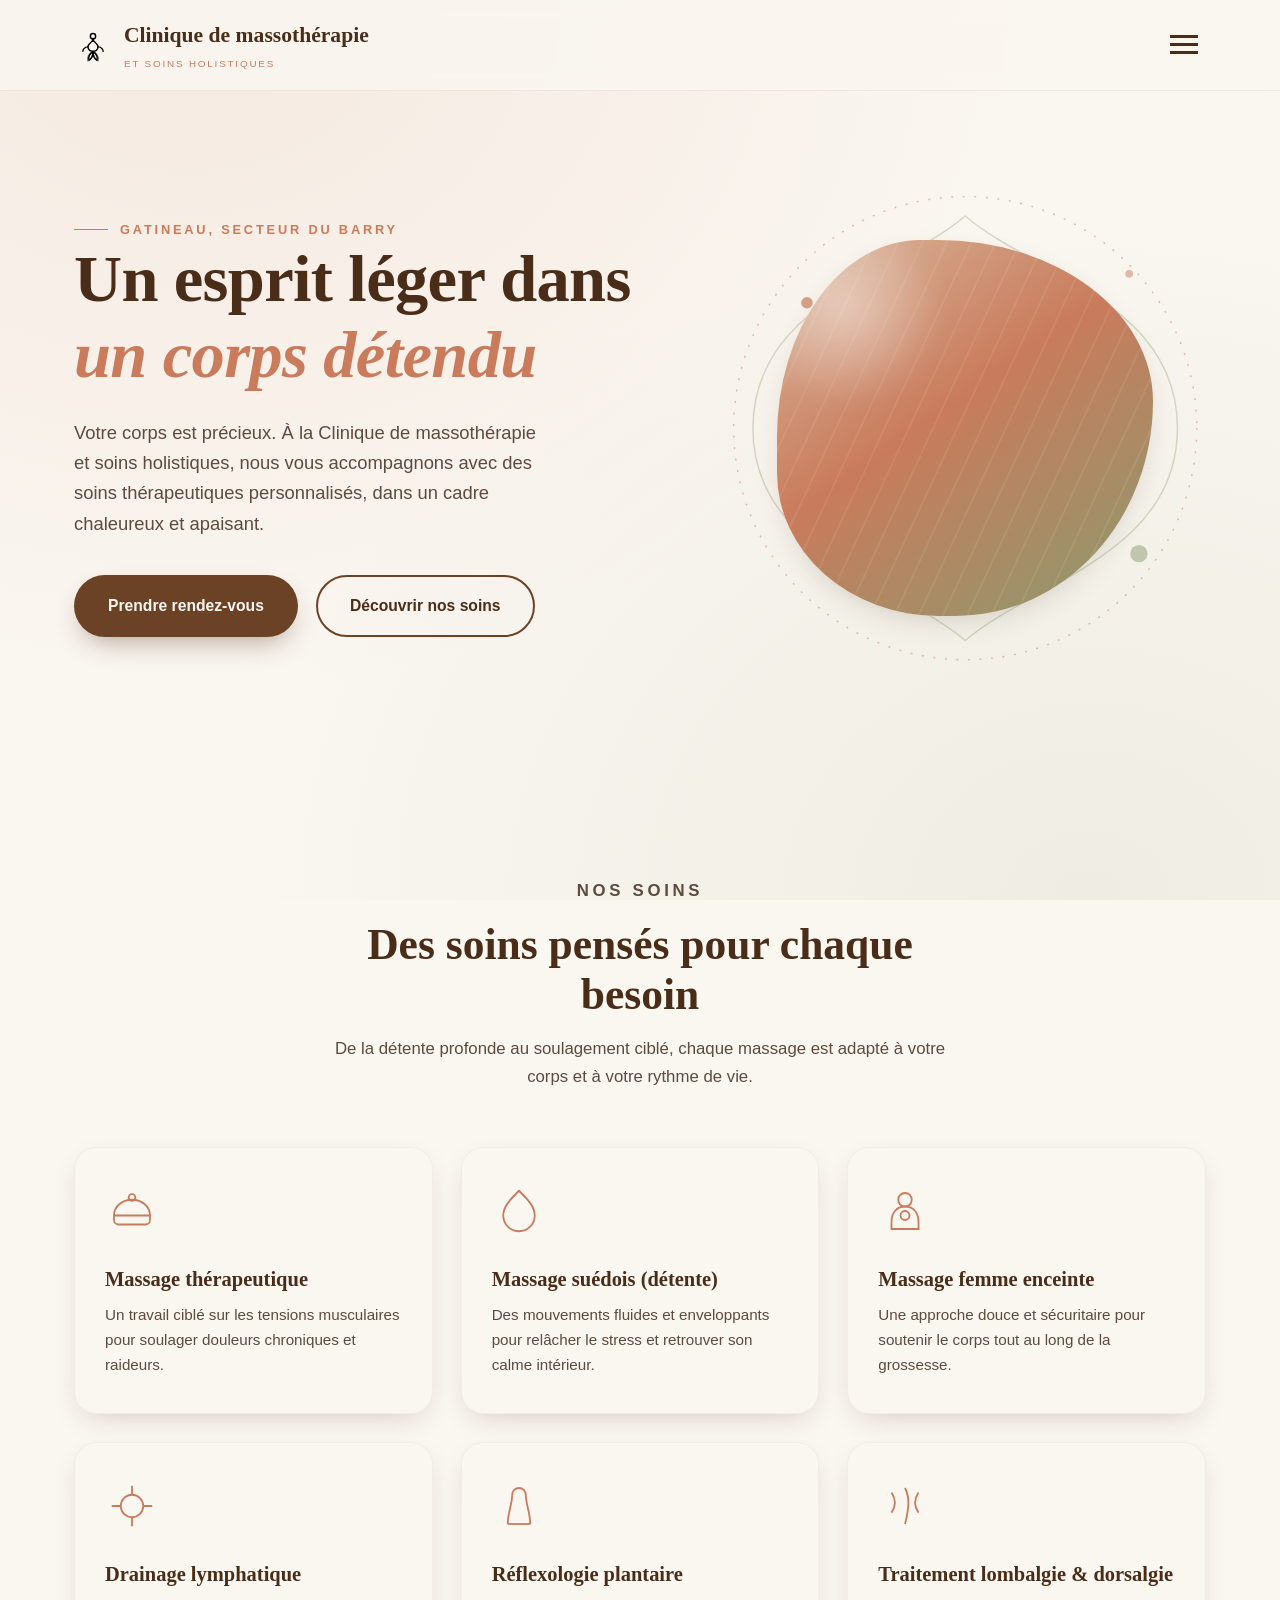
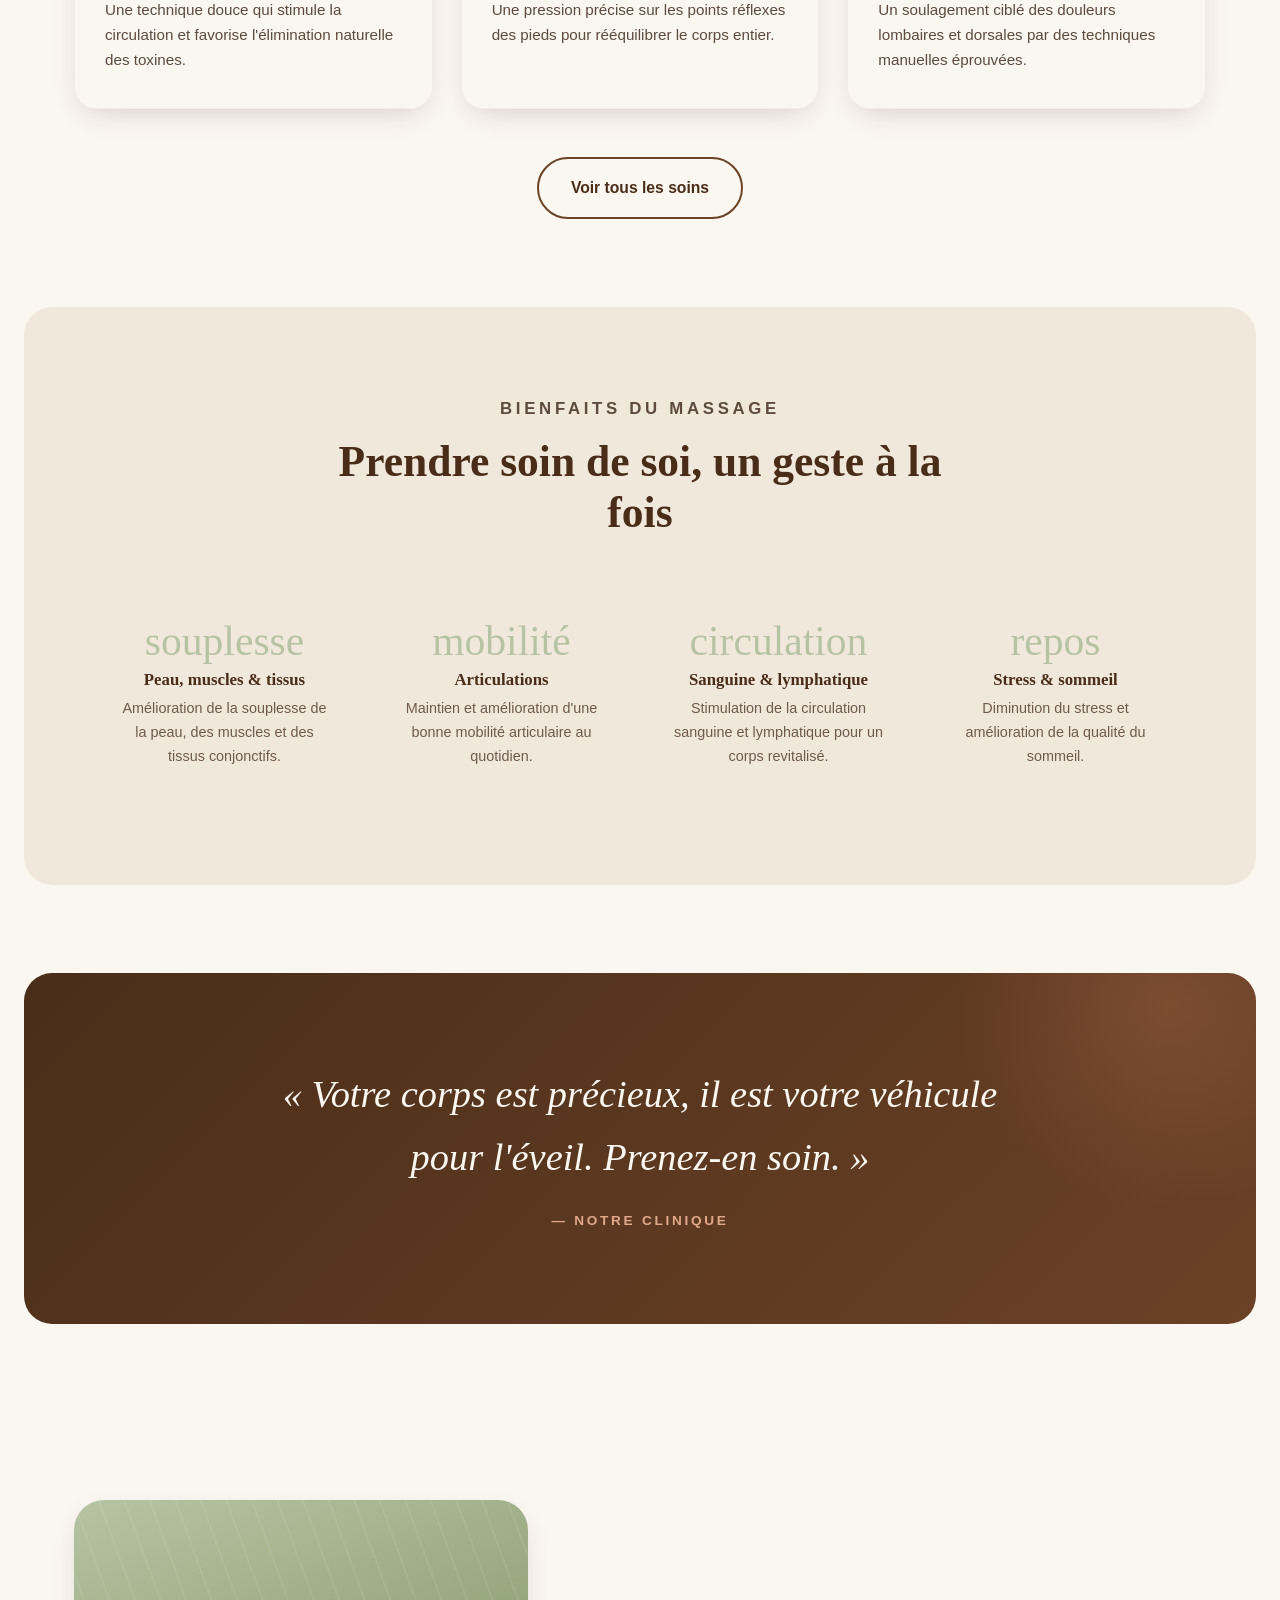
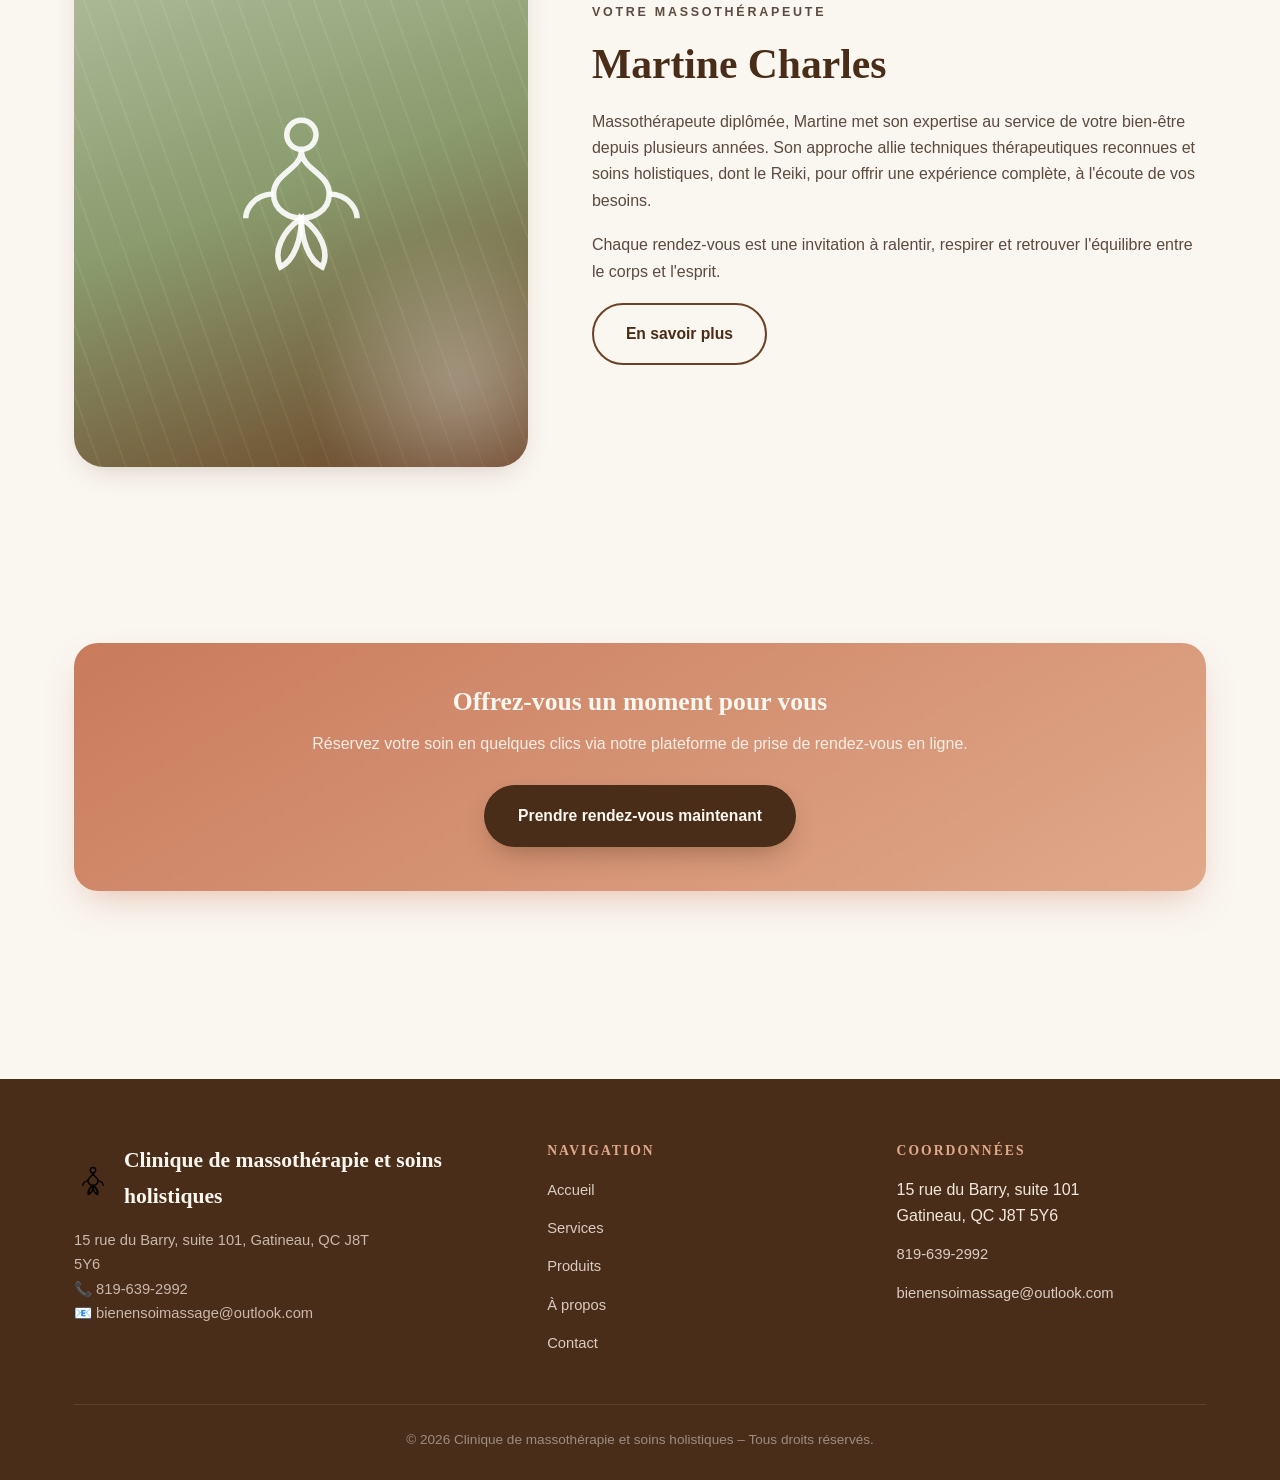
==== commit ee93f89a: "Update index.html" ====
--- a/index.html
+++ b/index.html
@@ -4,16 +4,73 @@
   <meta charset="UTF-8">
   <meta name="viewport" content="width=device-width, initial-scale=1.0">
   <title>Clinique de massothérapie et soins holistiques | Gatineau</title>
-  <meta name="description" content="Clinique de massothérapie et soins holistiques à Gatineau : massages thérapeutiques, suédois, drainage lymphatique, réflexologie plantaire, soins énergétiques. Sur rendez-vous.">
+  <meta name="description" content="Clinique de massothérapie et soins holistiques à Gatineau. Massages thérapeutiques, suédois, drainage lymphatique, réflexologie plantaire, soins énergétiques. Sur rendez-vous.">
   <link rel="canonical" href="https://abc2284.github.io/bien-en-soi-massage/">
   <link rel="icon" href="logo.svg" type="image/svg+xml">
   <link rel="stylesheet" href="style.css">
   <style>
-    /* Supprime toute barre blanche parasite */
+    /* Correction mobile : bouton hamburger bien visible */
+    .nav-toggle {
+      display: block !important;
+      background: none;
+      border: none;
+      cursor: pointer;
+      padding: 8px;
+      z-index: 101;
+    }
+    .nav-toggle span {
+      display: block;
+      width: 28px;
+      height: 3px;
+      background: #4A2D19;
+      margin: 5px 0;
+      transition: 0.3s;
+    }
+    /* Menu en dessous du bouton (pas de cache) */
+    .nav-links {
+      position: absolute;
+      top: 100%;
+      left: 0;
+      right: 0;
+      background: #FAF6F0;
+      flex-direction: column;
+      align-items: stretch;
+      padding: 20px 24px;
+      gap: 16px;
+      border-bottom: 1px solid rgba(107,66,38,0.08);
+      transform: scaleY(0);
+      transform-origin: top center;
+      transition: transform 0.35s ease;
+      box-shadow: 0 16px 30px -16px rgba(74,45,25,0.2);
+      z-index: 99;
+      display: flex !important;
+      pointer-events: none;
+    }
+    .nav-links.open {
+      transform: scaleY(1);
+      pointer-events: auto;
+    }
+    .nav-links li {
+      width: 100%;
+      text-align: center;
+    }
+    .nav-links a {
+      display: block;
+      padding: 12px 0;
+      font-size: 1.1rem;
+    }
+    /* Suppression de toute barre blanche */
     .hero-eyebrow { border-bottom: none !important; margin-bottom: 0 !important; }
     .hero h1 { border-top: none !important; margin-top: 0 !important; padding-top: 0 !important; }
     .hero .hero-text { border: none !important; box-shadow: none !important; }
     hr { display: none !important; }
+    /* Ajustement pour le padding du header */
+    .site-header {
+      position: relative;
+    }
+    .nav {
+      position: relative;
+    }
   </style>
 </head>
 <body>
@@ -28,7 +85,7 @@
           Clinique de massothérapie<br><small>et soins holistiques</small>
         </span>
       </a>
-      <!-- ========== MENU HAMBURGER (3 petits traits) ========== -->
+      <!-- Bouton hamburger (3 traits) -->
       <button class="nav-toggle" aria-label="Ouvrir le menu" aria-expanded="false">
         <span></span><span></span><span></span>
       </button>
--- a/style.css
+++ b/style.css
@@ -219,8 +219,9 @@
   display:flex;
   align-items:center;
   gap:12px;
-  /* === SUPPRESSION DE LA BARRE BLANCHE === */
+  /* SUPPRESSION DE LA BARRE BLANCHE */
   border-bottom: none !important;
+  padding-bottom: 0 !important;
 }
 
 .hero-eyebrow::before{
@@ -234,7 +235,7 @@
   font-size: clamp(2.6rem, 5.2vw, 4.4rem);
   margin-bottom: 24px;
   letter-spacing: -0.01em;
-  /* === SUPPRESSION DE LA BARRE BLANCHE === */
+  /* SUPPRESSION DE LA BARRE BLANCHE */
   border-top: none !important;
   padding-top: 0 !important;
   margin-top: 0 !important;
@@ -835,6 +836,45 @@
   .section-alt{ margin: 0 14px; }
   .quote-band{ margin:0 14px; padding:60px 24px; }
   .service-detail{ grid-template-columns:56px 1fr; }
+
+  /* SUPPRESSION RADICALE DE TOUTE BARRE BLANCHE SUR MOBILE */
+  .hero .container,
+  .hero .container .hero-text,
+  .hero .container .hero-text .hero-eyebrow,
+  .hero .container .hero-text h1 {
+    border: none !important;
+    box-shadow: none !important;
+    outline: none !important;
+    background: transparent !important;
+    margin-top: 0 !important;
+    margin-bottom: 0 !important;
+    padding-top: 0 !important;
+    padding-bottom: 0 !important;
+  }
+
+  /* Suppression du pseudo-élément ::before qui pourrait créer une ligne */
+  .hero-eyebrow::before {
+    content: none !important;
+    display: none !important;
+  }
+
+  /* Suppression de toute ligne horizontale (hr) dans la hero */
+  .hero .container hr,
+  .hero .container .hero-text hr {
+    display: none !important;
+  }
+
+  /* On retire l'espace entre le sous-titre et le titre */
+  .hero .container .hero-text .hero-eyebrow {
+    margin-bottom: 0 !important;
+    padding-bottom: 0 !important;
+    border-bottom: none !important;
+  }
+  .hero .container .hero-text h1 {
+    margin-top: 0 !important;
+    padding-top: 0 !important;
+    border-top: none !important;
+  }
 }
 
 @media (max-width:480px){
@@ -843,6 +883,16 @@
   /* Ajustement supplémentaire pour très petits écrans */
   body.menu-open .hero {
     padding-top: 240px;
+  }
+
+  /* SUPPRESSION RADICALE SUR TRÈS PETITS ÉCRANS */
+  .hero .container .hero-text .hero-eyebrow {
+    font-size: 0.7rem !important;
+    margin-bottom: 0 !important;
+  }
+  .hero .container .hero-text h1 {
+    font-size: clamp(1.8rem, 6vw, 2.4rem) !important;
+    margin-top: 0 !important;
   }
 }
 
